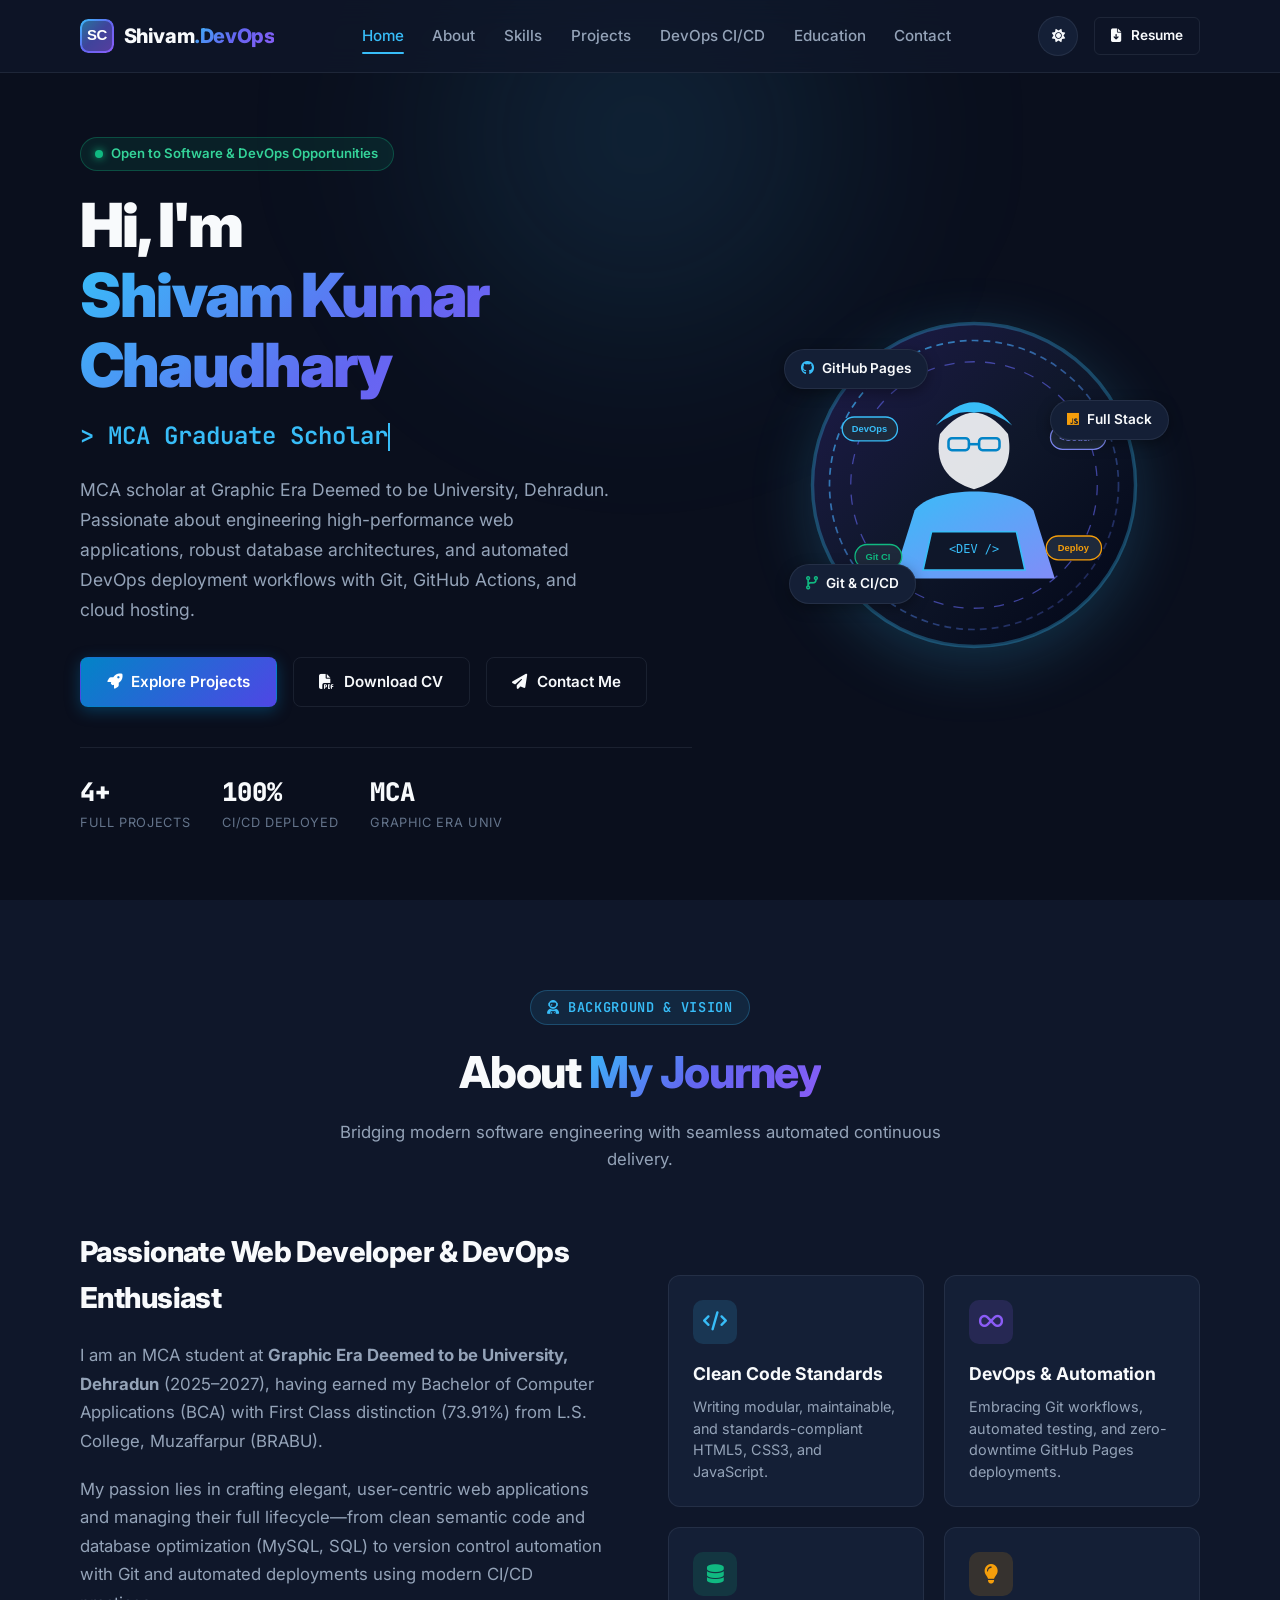
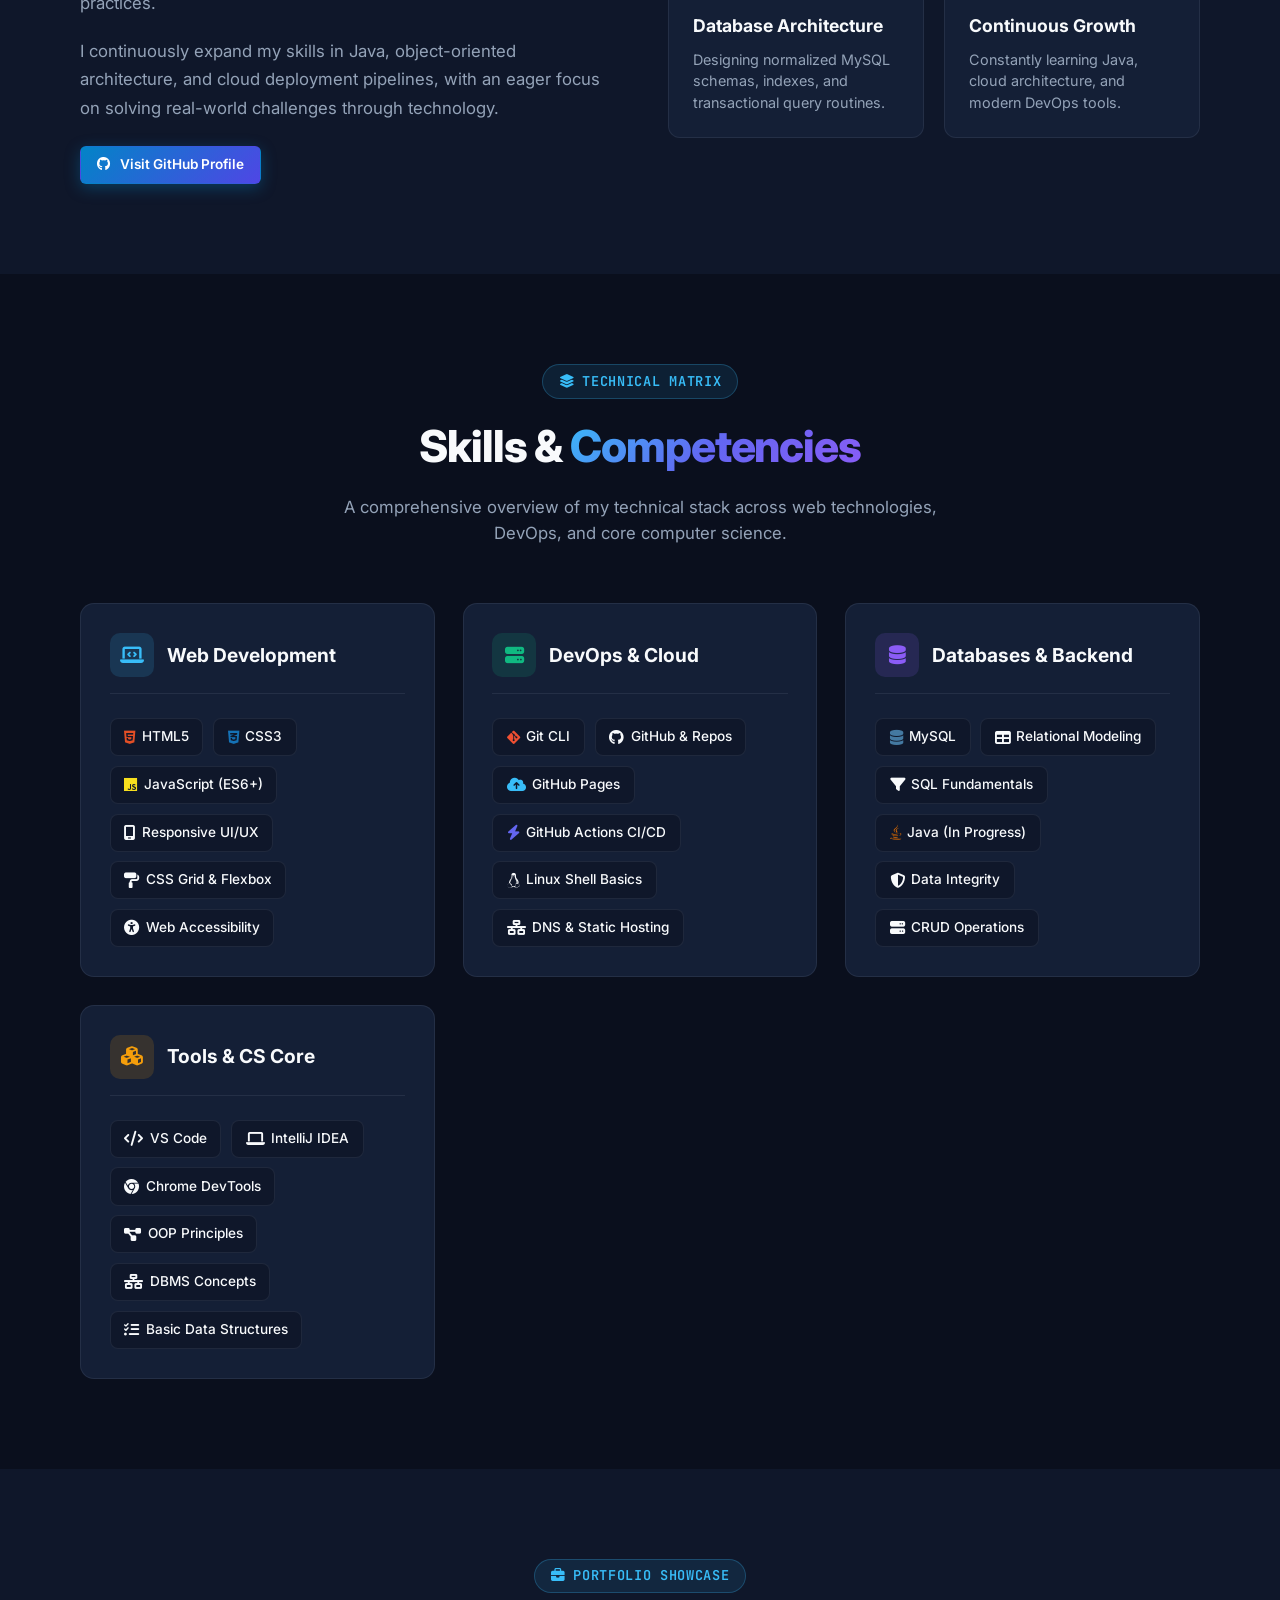
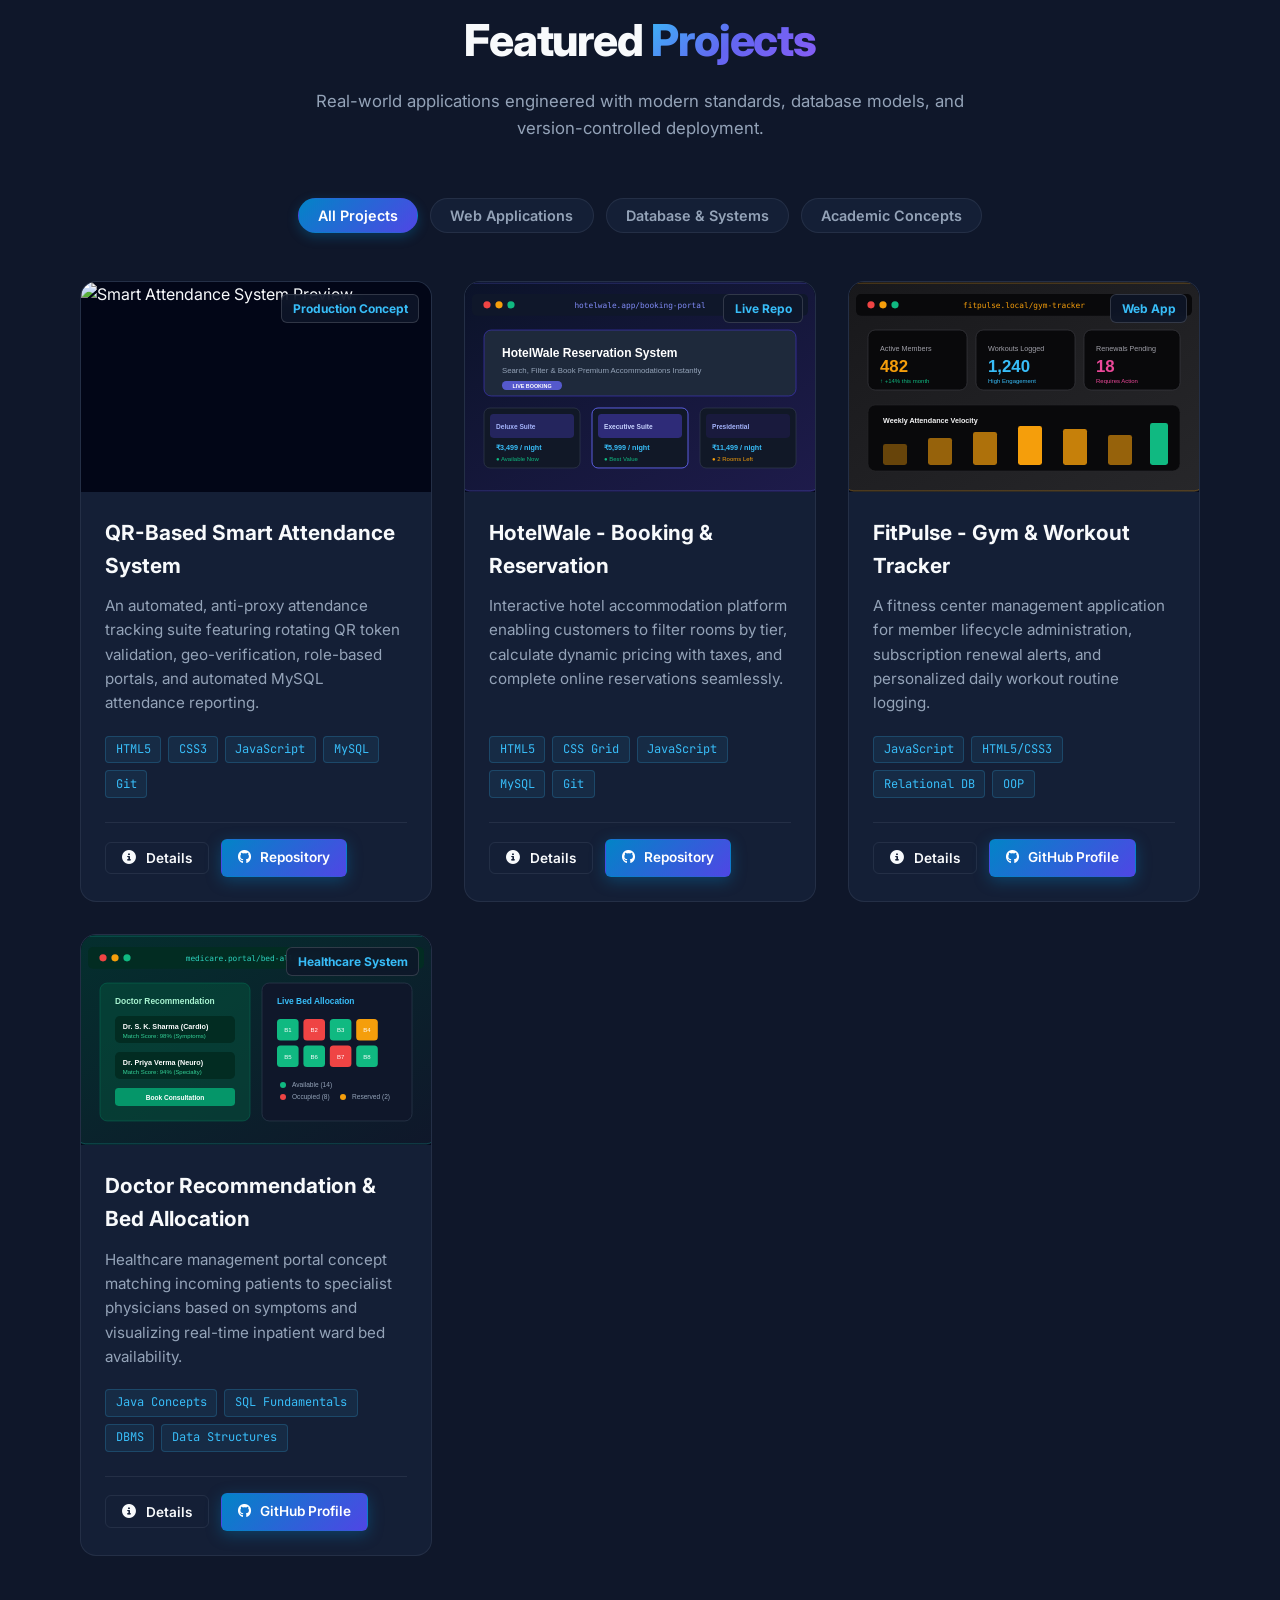
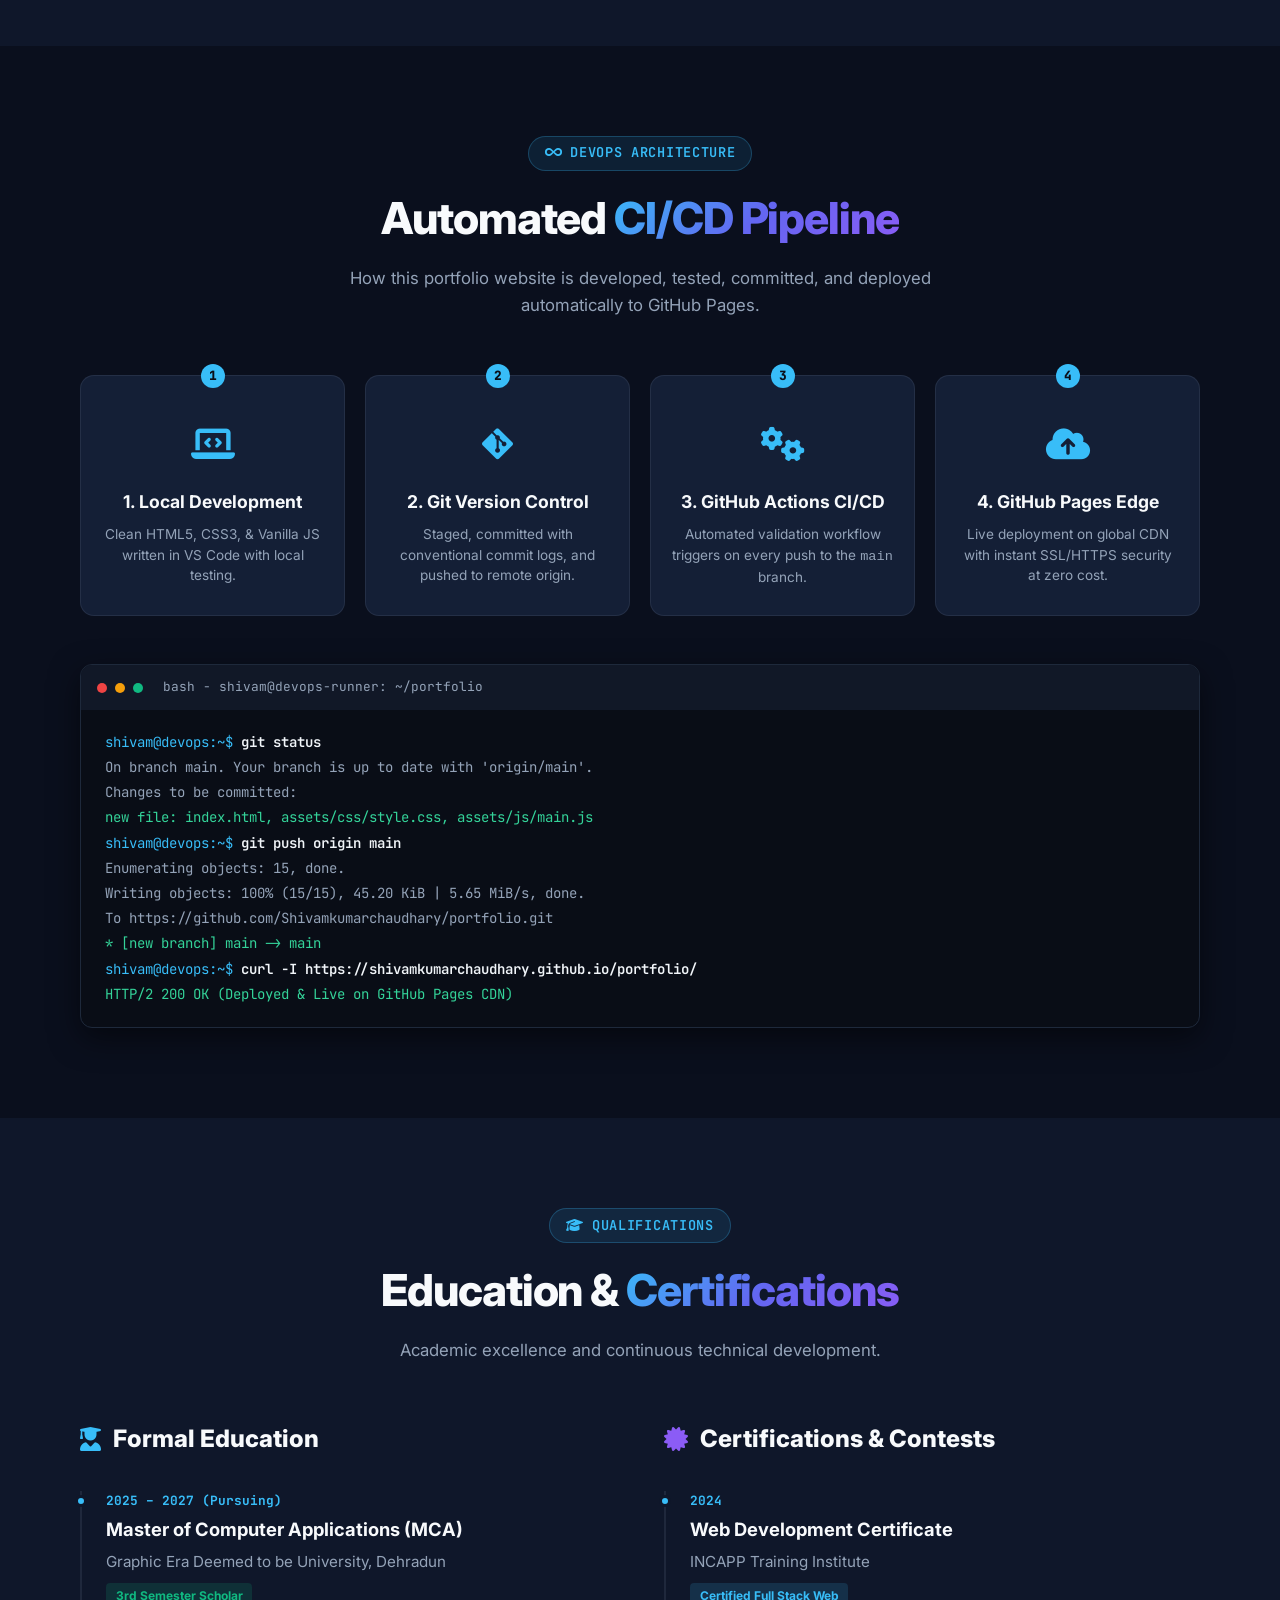
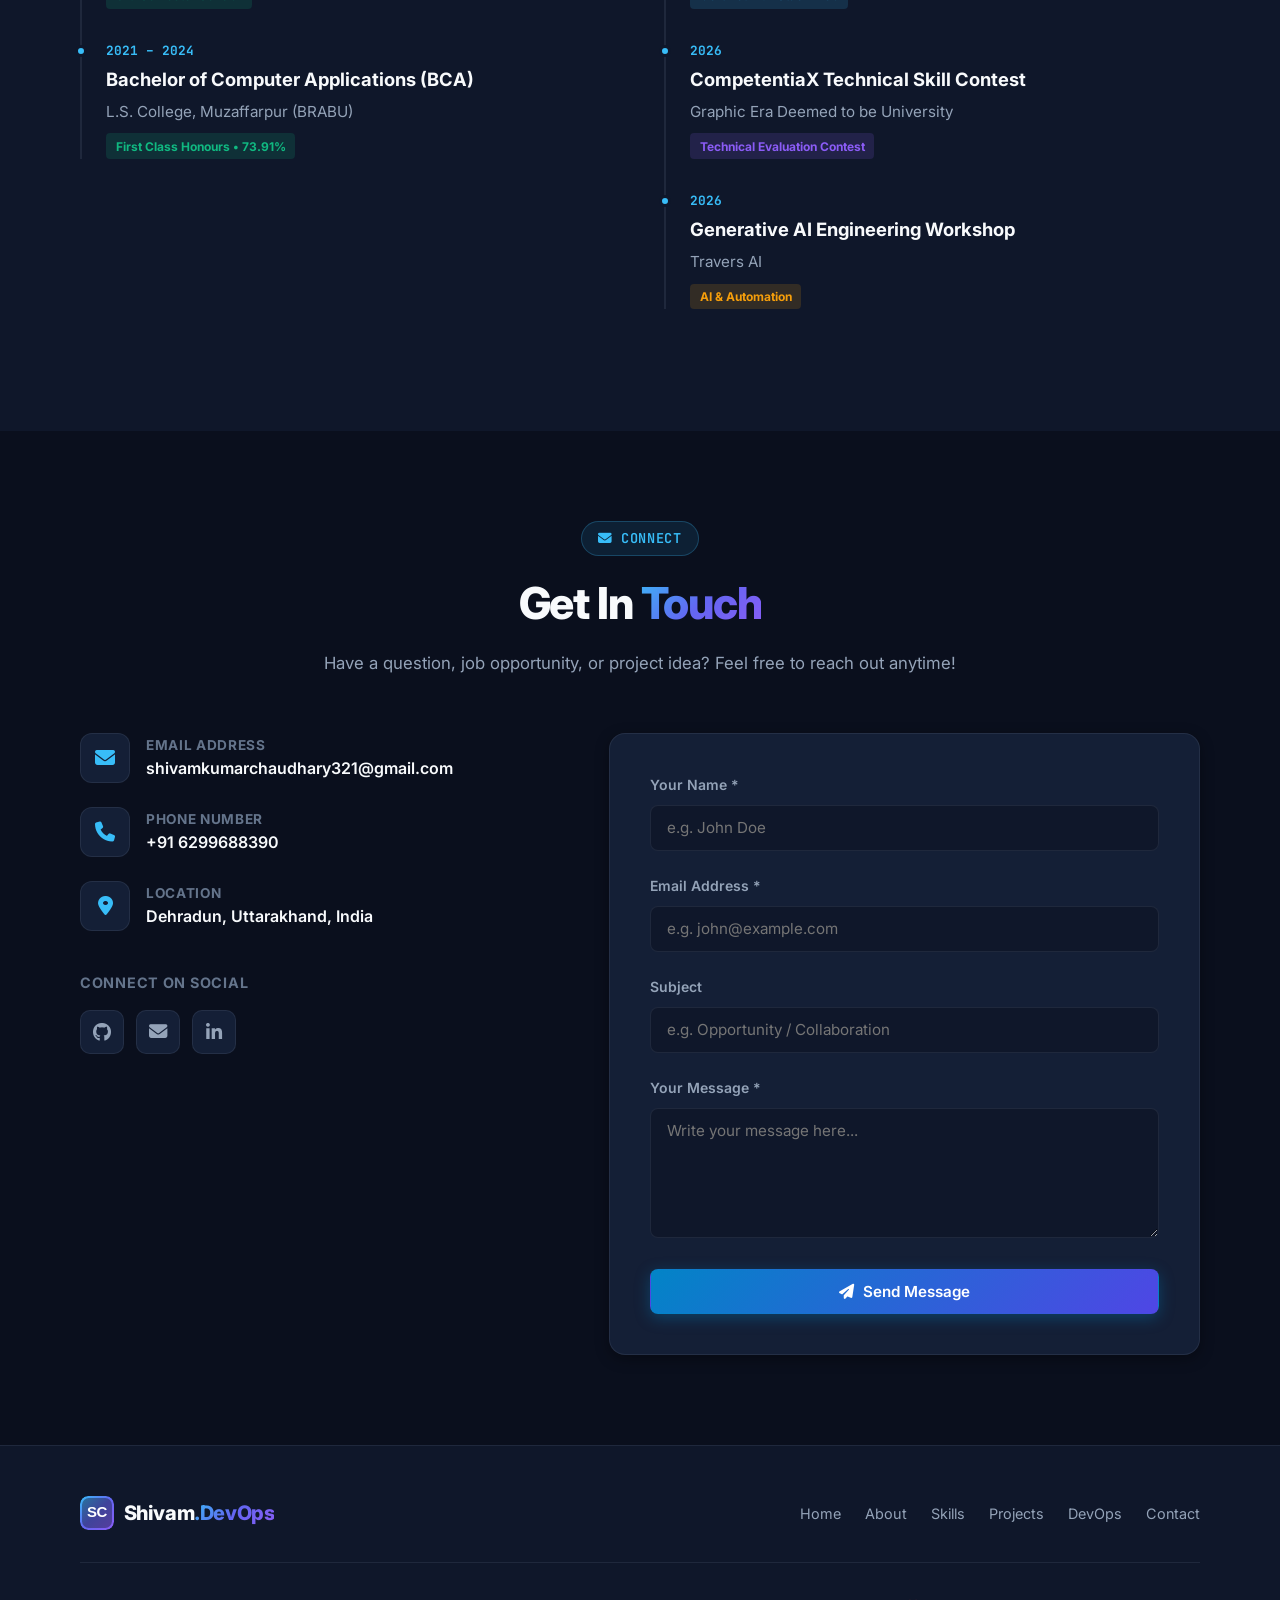
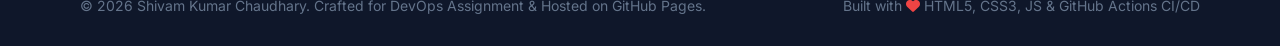
==== index.html @ 1bb34f63 "feat: initial commit of developer portfolio, github pages & step-by-step report" ====
<!DOCTYPE html>
<html lang="en" data-theme="dark">
<head>
  <meta charset="UTF-8">
  <meta name="viewport" content="width=device-width, initial-scale=1.0">
  <title>Shivam Kumar Chaudhary | Full-Stack Web Developer & DevOps Portfolio</title>
  
  <!-- SEO & Social Meta Tags -->
  <meta name="description" content="Official portfolio of Shivam Kumar Chaudhary - MCA Scholar, Full-Stack Web Developer, and DevOps Practitioner. Explore production projects, technical skills, and CI/CD automated deployments.">
  <meta name="keywords" content="Shivam Kumar Chaudhary, Web Developer, DevOps, Portfolio, MCA, GitHub Pages, JavaScript, MySQL, HTML5, CSS3, CI/CD">
  <meta name="author" content="Shivam Kumar Chaudhary">
  
  <!-- Open Graph / Social Sharing -->
  <meta property="og:type" content="website">
  <meta property="og:url" content="https://shivamkumarchaudhary.github.io/portfolio/">
  <meta property="og:title" content="Shivam Kumar Chaudhary | Developer & DevOps Portfolio">
  <meta property="og:description" content="Portfolio of Shivam Kumar Chaudhary - Featuring full-stack web projects, DevOps deployment workflows, and technical expertise.">
  <meta property="og:image" content="assets/images/project-attendance.svg">

  <!-- Favicon -->
  <link rel="icon" type="image/svg+xml" href="assets/images/favicon.svg">
  
  <!-- Google Fonts: Inter & JetBrains Mono -->
  <link rel="preconnect" href="https://fonts.googleapis.com">
  <link rel="preconnect" href="https://fonts.gstatic.com" crossorigin>
  <link href="https://fonts.googleapis.com/css2?family=Inter:wght@300;400;500;600;700;800;900&family=JetBrains+Mono:wght@400;500;600;700&display=swap" rel="stylesheet">
  
  <!-- Font Awesome 6 Icons -->
  <link rel="stylesheet" href="https://cdnjs.cloudflare.com/ajax/libs/font-awesome/6.5.1/css/all.min.css">
  
  <!-- Custom Stylesheet -->
  <link rel="stylesheet" href="assets/css/style.css">
</head>
<body>

  <!-- ========================================================================
       NAVBAR
       ======================================================================== -->
  <header class="navbar">
    <div class="container">
      <a href="#home" class="logo">
        <img src="assets/images/favicon.svg" alt="SC Logo" class="logo-icon">
        <span>Shivam<span class="gradient-text">.DevOps</span></span>
      </a>

      <nav class="nav-links" id="navLinks">
        <a href="#home" class="nav-link active">Home</a>
        <a href="#about" class="nav-link">About</a>
        <a href="#skills" class="nav-link">Skills</a>
        <a href="#projects" class="nav-link">Projects</a>
        <a href="#devops" class="nav-link">DevOps CI/CD</a>
        <a href="#education" class="nav-link">Education</a>
        <a href="#contact" class="nav-link">Contact</a>
      </nav>

      <div class="nav-actions">
        <!-- Theme Toggle -->
        <button class="theme-toggle-btn" id="themeToggle" aria-label="Toggle Dark/Light Mode" title="Toggle Theme">
          <i class="fa-solid fa-sun"></i>
        </button>

        <!-- Resume CTA -->
        <a href="assets/Shivam_Kumar_Chaudhary_Resume.pdf" download="Shivam_Kumar_Chaudhary_Resume.pdf" class="btn btn-outline btn-sm" title="Download Official Resume">
          <i class="fa-solid fa-file-arrow-down"></i>
          <span>Resume</span>
        </a>

        <!-- Mobile Menu Hamburger -->
        <button class="mobile-menu-btn" id="mobileMenuBtn" aria-label="Toggle Mobile Menu">
          <i class="fa-solid fa-bars"></i>
        </button>
      </div>
    </div>
  </header>

  <!-- ========================================================================
       HERO SECTION
       ======================================================================== -->
  <section class="hero" id="home">
    <div class="hero-glow-bg"></div>
    <div class="container hero-grid">
      <div class="hero-content">
        <div class="hero-status-badge">
          <span class="status-dot"></span>
          <span>Open to Software &amp; DevOps Opportunities</span>
        </div>

        <h1 class="hero-title">
          Hi, I'm <br>
          <span class="gradient-text">Shivam Kumar Chaudhary</span>
        </h1>

        <div class="hero-typewriter">
          &gt; <span id="typewriterText"></span><span class="cursor"></span>
        </div>

        <p class="hero-bio">
          MCA scholar at Graphic Era Deemed to be University, Dehradun. Passionate about engineering high-performance web applications, robust database architectures, and automated DevOps deployment workflows with Git, GitHub Actions, and cloud hosting.
        </p>

        <div class="hero-cta-group">
          <a href="#projects" class="btn btn-primary">
            <i class="fa-solid fa-rocket"></i> Explore Projects
          </a>
          <a href="assets/Shivam_Kumar_Chaudhary_Resume.pdf" download="Shivam_Kumar_Chaudhary_Resume.pdf" class="btn btn-outline">
            <i class="fa-solid fa-file-pdf"></i> Download CV
          </a>
          <a href="#contact" class="btn btn-outline">
            <i class="fa-solid fa-paper-plane"></i> Contact Me
          </a>
        </div>

        <div class="hero-stats">
          <div class="stat-item">
            <span class="stat-num">4+</span>
            <span class="stat-label">Full Projects</span>
          </div>
          <div class="stat-item">
            <span class="stat-num">100%</span>
            <span class="stat-label">CI/CD Deployed</span>
          </div>
          <div class="stat-item">
            <span class="stat-num">MCA</span>
            <span class="stat-label">Graphic Era Univ</span>
          </div>
        </div>
      </div>

      <div class="hero-visual">
        <div class="hero-avatar-wrapper">
          <img src="assets/images/profile-avatar.svg" alt="Shivam Avatar" class="hero-avatar-img">
          
          <!-- Floating Badges -->
          <div class="floating-pill pill-1">
            <i class="fa-brands fa-github" style="color: #38bdf8;"></i>
            <span>GitHub Pages</span>
          </div>
          <div class="floating-pill pill-2">
            <i class="fa-solid fa-code-branch" style="color: #10b981;"></i>
            <span>Git &amp; CI/CD</span>
          </div>
          <div class="floating-pill pill-3">
            <i class="fa-brands fa-js" style="color: #f59e0b;"></i>
            <span>Full Stack</span>
          </div>
        </div>
      </div>
    </div>
  </section>

  <!-- ========================================================================
       ABOUT ME SECTION
       ======================================================================== -->
  <section class="about" id="about">
    <div class="container">
      <div class="section-header">
        <span class="section-tag"><i class="fa-solid fa-user-astronaut"></i> Background &amp; Vision</span>
        <h2 class="section-title">About <span class="gradient-text">My Journey</span></h2>
        <p class="section-desc">Bridging modern software engineering with seamless automated continuous delivery.</p>
      </div>

      <div class="about-grid">
        <div class="about-narrative">
          <h3>Passionate Web Developer &amp; DevOps Enthusiast</h3>
          <p>
            I am an MCA student at <strong>Graphic Era Deemed to be University, Dehradun</strong> (2025–2027), having earned my Bachelor of Computer Applications (BCA) with First Class distinction (73.91%) from L.S. College, Muzaffarpur (BRABU).
          </p>
          <p>
            My passion lies in crafting elegant, user-centric web applications and managing their full lifecycle—from clean semantic code and database optimization (MySQL, SQL) to version control automation with Git and automated deployments using modern CI/CD practices.
          </p>
          <p>
            I continuously expand my skills in Java, object-oriented architecture, and cloud deployment pipelines, with an eager focus on solving real-world challenges through technology.
          </p>
          <div style="margin-top: 1.5rem;">
            <a href="https://github.com/Shivamkumarchaudhary" target="_blank" rel="noopener noreferrer" class="btn btn-primary btn-sm">
              <i class="fa-brands fa-github"></i> Visit GitHub Profile
            </a>
          </div>
        </div>

        <div class="about-cards-grid">
          <div class="about-feature-card">
            <div class="card-icon icon-blue">
              <i class="fa-solid fa-code"></i>
            </div>
            <h4>Clean Code Standards</h4>
            <p>Writing modular, maintainable, and standards-compliant HTML5, CSS3, and JavaScript.</p>
          </div>

          <div class="about-feature-card">
            <div class="card-icon icon-purple">
              <i class="fa-solid fa-infinity"></i>
            </div>
            <h4>DevOps &amp; Automation</h4>
            <p>Embracing Git workflows, automated testing, and zero-downtime GitHub Pages deployments.</p>
          </div>

          <div class="about-feature-card">
            <div class="card-icon icon-emerald">
              <i class="fa-solid fa-database"></i>
            </div>
            <h4>Database Architecture</h4>
            <p>Designing normalized MySQL schemas, indexes, and transactional query routines.</p>
          </div>

          <div class="about-feature-card">
            <div class="card-icon icon-amber">
              <i class="fa-solid fa-lightbulb"></i>
            </div>
            <h4>Continuous Growth</h4>
            <p>Constantly learning Java, cloud architecture, and modern DevOps tools.</p>
          </div>
        </div>
      </div>
    </div>
  </section>

  <!-- ========================================================================
       SKILLS & COMPETENCIES
       ======================================================================== -->
  <section class="skills" id="skills">
    <div class="container">
      <div class="section-header">
        <span class="section-tag"><i class="fa-solid fa-layer-group"></i> Technical Matrix</span>
        <h2 class="section-title">Skills &amp; <span class="gradient-text">Competencies</span></h2>
        <p class="section-desc">A comprehensive overview of my technical stack across web technologies, DevOps, and core computer science.</p>
      </div>

      <div class="skills-grid">
        <!-- Frontend Development -->
        <div class="skill-category-card">
          <div class="category-header">
            <div class="card-icon icon-blue" style="margin-bottom:0;">
              <i class="fa-solid fa-laptop-code"></i>
            </div>
            <h3>Web Development</h3>
          </div>
          <div class="skill-badge-list">
            <span class="skill-tag"><i class="fa-brands fa-html5" style="color:#e34f26;"></i> HTML5</span>
            <span class="skill-tag"><i class="fa-brands fa-css3-alt" style="color:#1572b6;"></i> CSS3</span>
            <span class="skill-tag"><i class="fa-brands fa-js" style="color:#f7df1e;"></i> JavaScript (ES6+)</span>
            <span class="skill-tag"><i class="fa-solid fa-mobile-screen"></i> Responsive UI/UX</span>
            <span class="skill-tag"><i class="fa-solid fa-paint-roller"></i> CSS Grid &amp; Flexbox</span>
            <span class="skill-tag"><i class="fa-solid fa-universal-access"></i> Web Accessibility</span>
          </div>
        </div>

        <!-- DevOps & Version Control -->
        <div class="skill-category-card">
          <div class="category-header">
            <div class="card-icon icon-emerald" style="margin-bottom:0;">
              <i class="fa-solid fa-server"></i>
            </div>
            <h3>DevOps &amp; Cloud</h3>
          </div>
          <div class="skill-badge-list">
            <span class="skill-tag"><i class="fa-brands fa-git-alt" style="color:#f05032;"></i> Git CLI</span>
            <span class="skill-tag"><i class="fa-brands fa-github"></i> GitHub &amp; Repos</span>
            <span class="skill-tag"><i class="fa-solid fa-cloud-arrow-up" style="color:#38bdf8;"></i> GitHub Pages</span>
            <span class="skill-tag"><i class="fa-solid fa-bolt" style="color:#6366f1;"></i> GitHub Actions CI/CD</span>
            <span class="skill-tag"><i class="fa-brands fa-linux"></i> Linux Shell Basics</span>
            <span class="skill-tag"><i class="fa-solid fa-network-wired"></i> DNS &amp; Static Hosting</span>
          </div>
        </div>

        <!-- Database & Backend -->
        <div class="skill-category-card">
          <div class="category-header">
            <div class="card-icon icon-purple" style="margin-bottom:0;">
              <i class="fa-solid fa-database"></i>
            </div>
            <h3>Databases &amp; Backend</h3>
          </div>
          <div class="skill-badge-list">
            <span class="skill-tag"><i class="fa-solid fa-database" style="color:#4479a1;"></i> MySQL</span>
            <span class="skill-tag"><i class="fa-solid fa-table"></i> Relational Modeling</span>
            <span class="skill-tag"><i class="fa-solid fa-filter"></i> SQL Fundamentals</span>
            <span class="skill-tag"><i class="fa-brands fa-java" style="color:#e76f00;"></i> Java (In Progress)</span>
            <span class="skill-tag"><i class="fa-solid fa-shield-halved"></i> Data Integrity</span>
            <span class="skill-tag"><i class="fa-solid fa-server"></i> CRUD Operations</span>
          </div>
        </div>

        <!-- Tools & Core CS -->
        <div class="skill-category-card">
          <div class="category-header">
            <div class="card-icon icon-amber" style="margin-bottom:0;">
              <i class="fa-solid fa-cubes"></i>
            </div>
            <h3>Tools &amp; CS Core</h3>
          </div>
          <div class="skill-badge-list">
            <span class="skill-tag"><i class="fa-solid fa-code"></i> VS Code</span>
            <span class="skill-tag"><i class="fa-solid fa-laptop"></i> IntelliJ IDEA</span>
            <span class="skill-tag"><i class="fa-brands fa-chrome"></i> Chrome DevTools</span>
            <span class="skill-tag"><i class="fa-solid fa-diagram-project"></i> OOP Principles</span>
            <span class="skill-tag"><i class="fa-solid fa-network-wired"></i> DBMS Concepts</span>
            <span class="skill-tag"><i class="fa-solid fa-list-check"></i> Basic Data Structures</span>
          </div>
        </div>
      </div>
    </div>
  </section>

  <!-- ========================================================================
       FEATURED PROJECTS
       ======================================================================== -->
  <section class="projects" id="projects">
    <div class="container">
      <div class="section-header">
        <span class="section-tag"><i class="fa-solid fa-briefcase"></i> Portfolio Showcase</span>
        <h2 class="section-title">Featured <span class="gradient-text">Projects</span></h2>
        <p class="section-desc">Real-world applications engineered with modern standards, database models, and version-controlled deployment.</p>
      </div>

      <!-- Category Filter Buttons -->
      <div class="filter-controls">
        <button class="filter-btn active" data-filter="all">All Projects</button>
        <button class="filter-btn" data-filter="web">Web Applications</button>
        <button class="filter-btn" data-filter="database">Database &amp; Systems</button>
        <button class="filter-btn" data-filter="academic">Academic Concepts</button>
      </div>

      <div class="projects-grid">
        <!-- Project 1: Smart Attendance System -->
        <div class="project-card" data-category="web database academic">
          <div class="project-thumb">
            <img src="assets/images/project-attendance.svg" alt="Smart Attendance System Preview">
            <div class="project-badge-corner">Production Concept</div>
          </div>
          <div class="project-body">
            <h3>QR-Based Smart Attendance System</h3>
            <p>
              An automated, anti-proxy attendance tracking suite featuring rotating QR token validation, geo-verification, role-based portals, and automated MySQL attendance reporting.
            </p>
            <div class="project-stack">
              <span class="stack-tag">HTML5</span>
              <span class="stack-tag">CSS3</span>
              <span class="stack-tag">JavaScript</span>
              <span class="stack-tag">MySQL</span>
              <span class="stack-tag">Git</span>
            </div>
            <div class="project-actions">
              <button class="btn btn-outline btn-sm view-project-btn" data-project="attendance">
                <i class="fa-solid fa-circle-info"></i> Details
              </button>
              <a href="https://github.com/Shivamkumarchaudhary/smart-attendance-system" target="_blank" rel="noopener noreferrer" class="btn btn-primary btn-sm">
                <i class="fa-brands fa-github"></i> Repository
              </a>
            </div>
          </div>
        </div>

        <!-- Project 2: HotelWale -->
        <div class="project-card" data-category="web database">
          <div class="project-thumb">
            <img src="assets/images/project-hotel.svg" alt="HotelWale System Preview">
            <div class="project-badge-corner">Live Repo</div>
          </div>
          <div class="project-body">
            <h3>HotelWale - Booking &amp; Reservation</h3>
            <p>
              Interactive hotel accommodation platform enabling customers to filter rooms by tier, calculate dynamic pricing with taxes, and complete online reservations seamlessly.
            </p>
            <div class="project-stack">
              <span class="stack-tag">HTML5</span>
              <span class="stack-tag">CSS Grid</span>
              <span class="stack-tag">JavaScript</span>
              <span class="stack-tag">MySQL</span>
              <span class="stack-tag">Git</span>
            </div>
            <div class="project-actions">
              <button class="btn btn-outline btn-sm view-project-btn" data-project="hotel">
                <i class="fa-solid fa-circle-info"></i> Details
              </button>
              <a href="https://github.com/Shivamkumarchaudhary/hotelwale" target="_blank" rel="noopener noreferrer" class="btn btn-primary btn-sm">
                <i class="fa-brands fa-github"></i> Repository
              </a>
            </div>
          </div>
        </div>

        <!-- Project 3: Gym Management -->
        <div class="project-card" data-category="web database academic">
          <div class="project-thumb">
            <img src="assets/images/project-gym.svg" alt="FitPulse Gym Tracker Preview">
            <div class="project-badge-corner">Web App</div>
          </div>
          <div class="project-body">
            <h3>FitPulse - Gym &amp; Workout Tracker</h3>
            <p>
              A fitness center management application for member lifecycle administration, subscription renewal alerts, and personalized daily workout routine logging.
            </p>
            <div class="project-stack">
              <span class="stack-tag">JavaScript</span>
              <span class="stack-tag">HTML5/CSS3</span>
              <span class="stack-tag">Relational DB</span>
              <span class="stack-tag">OOP</span>
            </div>
            <div class="project-actions">
              <button class="btn btn-outline btn-sm view-project-btn" data-project="gym">
                <i class="fa-solid fa-circle-info"></i> Details
              </button>
              <a href="https://github.com/Shivamkumarchaudhary" target="_blank" rel="noopener noreferrer" class="btn btn-primary btn-sm">
                <i class="fa-brands fa-github"></i> GitHub Profile
              </a>
            </div>
          </div>
        </div>

        <!-- Project 4: Hospital Bed Allocation -->
        <div class="project-card" data-category="database academic">
          <div class="project-thumb">
            <img src="assets/images/project-hospital.svg" alt="Doctor Recommendation Preview">
            <div class="project-badge-corner">Healthcare System</div>
          </div>
          <div class="project-body">
            <h3>Doctor Recommendation &amp; Bed Allocation</h3>
            <p>
              Healthcare management portal concept matching incoming patients to specialist physicians based on symptoms and visualizing real-time inpatient ward bed availability.
            </p>
            <div class="project-stack">
              <span class="stack-tag">Java Concepts</span>
              <span class="stack-tag">SQL Fundamentals</span>
              <span class="stack-tag">DBMS</span>
              <span class="stack-tag">Data Structures</span>
            </div>
            <div class="project-actions">
              <button class="btn btn-outline btn-sm view-project-btn" data-project="hospital">
                <i class="fa-solid fa-circle-info"></i> Details
              </button>
              <a href="https://github.com/Shivamkumarchaudhary" target="_blank" rel="noopener noreferrer" class="btn btn-primary btn-sm">
                <i class="fa-brands fa-github"></i> GitHub Profile
              </a>
            </div>
          </div>
        </div>
      </div>
    </div>
  </section>

  <!-- ========================================================================
       DEVOPS CI/CD PIPELINE SHOWCASE
       ======================================================================== -->
  <section class="devops-showcase" id="devops">
    <div class="container">
      <div class="section-header">
        <span class="section-tag"><i class="fa-solid fa-infinity"></i> DevOps Architecture</span>
        <h2 class="section-title">Automated <span class="gradient-text">CI/CD Pipeline</span></h2>
        <p class="section-desc">How this portfolio website is developed, tested, committed, and deployed automatically to GitHub Pages.</p>
      </div>

      <!-- 4-Stage Pipeline Visualization -->
      <div class="pipeline-diagram">
        <!-- Stage 1 -->
        <div class="pipeline-step-card">
          <div class="step-num">1</div>
          <div class="step-icon"><i class="fa-solid fa-laptop-code"></i></div>
          <h4>1. Local Development</h4>
          <p>Clean HTML5, CSS3, &amp; Vanilla JS written in VS Code with local testing.</p>
        </div>

        <!-- Stage 2 -->
        <div class="pipeline-step-card">
          <div class="step-num">2</div>
          <div class="step-icon"><i class="fa-brands fa-git-alt"></i></div>
          <h4>2. Git Version Control</h4>
          <p>Staged, committed with conventional commit logs, and pushed to remote origin.</p>
        </div>

        <!-- Stage 3 -->
        <div class="pipeline-step-card">
          <div class="step-num">3</div>
          <div class="step-icon"><i class="fa-solid fa-gears"></i></div>
          <h4>3. GitHub Actions CI/CD</h4>
          <p>Automated validation workflow triggers on every push to the <code>main</code> branch.</p>
        </div>

        <!-- Stage 4 -->
        <div class="pipeline-step-card">
          <div class="step-num">4</div>
          <div class="step-icon"><i class="fa-solid fa-cloud-arrow-up"></i></div>
          <h4>4. GitHub Pages Edge</h4>
          <p>Live deployment on global CDN with instant SSL/HTTPS security at zero cost.</p>
        </div>
      </div>

      <!-- Live Terminal Simulation Preview -->
      <div class="pipeline-terminal">
        <div class="terminal-header">
          <span class="terminal-dot dot-red"></span>
          <span class="terminal-dot dot-yellow"></span>
          <span class="terminal-dot dot-green"></span>
          <span class="terminal-title">bash - shivam@devops-runner: ~/portfolio</span>
        </div>
        <div class="terminal-body">
          <span class="terminal-line"><span class="prompt-prefix">shivam@devops:~$</span> <span class="command">git status</span></span>
          <span class="terminal-line output">On branch main. Your branch is up to date with 'origin/main'.</span>
          <span class="terminal-line output">Changes to be committed:</span>
          <span class="terminal-line output-success">  new file:   index.html, assets/css/style.css, assets/js/main.js</span>
          <span class="terminal-line"><span class="prompt-prefix">shivam@devops:~$</span> <span class="command">git push origin main</span></span>
          <span class="terminal-line output">Enumerating objects: 15, done.</span>
          <span class="terminal-line output">Writing objects: 100% (15/15), 45.20 KiB | 5.65 MiB/s, done.</span>
          <span class="terminal-line output">To https://github.com/Shivamkumarchaudhary/portfolio.git</span>
          <span class="terminal-line output-success"> * [new branch]      main -&gt; main</span>
          <span class="terminal-line"><span class="prompt-prefix">shivam@devops:~$</span> <span class="command">curl -I https://shivamkumarchaudhary.github.io/portfolio/</span></span>
          <span class="terminal-line output-success">HTTP/2 200 OK (Deployed &amp; Live on GitHub Pages CDN)</span>
        </div>
      </div>
    </div>
  </section>

  <!-- ========================================================================
       EDUCATION & CERTIFICATIONS
       ======================================================================== -->
  <section class="education-cert" id="education">
    <div class="container">
      <div class="section-header">
        <span class="section-tag"><i class="fa-solid fa-graduation-cap"></i> Qualifications</span>
        <h2 class="section-title">Education &amp; <span class="gradient-text">Certifications</span></h2>
        <p class="section-desc">Academic excellence and continuous technical development.</p>
      </div>

      <div class="timeline-grid">
        <!-- Education Column -->
        <div class="timeline-col">
          <h3 class="column-title"><i class="fa-solid fa-user-graduate" style="color:var(--accent-cyan);"></i> Formal Education</h3>
          <div class="timeline-list">
            <div class="timeline-item">
              <div class="timeline-year">2025 – 2027 (Pursuing)</div>
              <h4>Master of Computer Applications (MCA)</h4>
              <p class="timeline-institution">Graphic Era Deemed to be University, Dehradun</p>
              <span class="timeline-badge">3rd Semester Scholar</span>
            </div>

            <div class="timeline-item">
              <div class="timeline-year">2021 – 2024</div>
              <h4>Bachelor of Computer Applications (BCA)</h4>
              <p class="timeline-institution">L.S. College, Muzaffarpur (BRABU)</p>
              <span class="timeline-badge">First Class Honours • 73.91%</span>
            </div>
          </div>
        </div>

        <!-- Certifications Column -->
        <div class="timeline-col">
          <h3 class="column-title"><i class="fa-solid fa-certificate" style="color:var(--accent-purple);"></i> Certifications &amp; Contests</h3>
          <div class="timeline-list">
            <div class="timeline-item">
              <div class="timeline-year">2024</div>
              <h4>Web Development Certificate</h4>
              <p class="timeline-institution">INCAPP Training Institute</p>
              <span class="timeline-badge" style="color:var(--accent-cyan); background:rgba(56,189,248,0.15);">Certified Full Stack Web</span>
            </div>

            <div class="timeline-item">
              <div class="timeline-year">2026</div>
              <h4>CompetentiaX Technical Skill Contest</h4>
              <p class="timeline-institution">Graphic Era Deemed to be University</p>
              <span class="timeline-badge" style="color:var(--accent-purple); background:rgba(139,92,246,0.15);">Technical Evaluation Contest</span>
            </div>

            <div class="timeline-item">
              <div class="timeline-year">2026</div>
              <h4>Generative AI Engineering Workshop</h4>
              <p class="timeline-institution">Travers AI</p>
              <span class="timeline-badge" style="color:var(--accent-amber); background:rgba(245,158,11,0.15);">AI &amp; Automation</span>
            </div>
          </div>
        </div>
      </div>
    </div>
  </section>

  <!-- ========================================================================
       CONTACT SECTION
       ======================================================================== -->
  <section class="contact" id="contact">
    <div class="container">
      <div class="section-header">
        <span class="section-tag"><i class="fa-solid fa-envelope"></i> Connect</span>
        <h2 class="section-title">Get In <span class="gradient-text">Touch</span></h2>
        <p class="section-desc">Have a question, job opportunity, or project idea? Feel free to reach out anytime!</p>
      </div>

      <div class="contact-grid">
        <div class="contact-info">
          <div class="contact-info-list">
            <div class="contact-info-item">
              <div class="contact-icon-box"><i class="fa-solid fa-envelope"></i></div>
              <div class="contact-info-text">
                <h4>Email Address</h4>
                <a href="mailto:shivamkumarchaudhary321@gmail.com">shivamkumarchaudhary321@gmail.com</a>
              </div>
            </div>

            <div class="contact-info-item">
              <div class="contact-icon-box"><i class="fa-solid fa-phone"></i></div>
              <div class="contact-info-text">
                <h4>Phone Number</h4>
                <a href="tel:+916299688390">+91 6299688390</a>
              </div>
            </div>

            <div class="contact-info-item">
              <div class="contact-icon-box"><i class="fa-solid fa-location-dot"></i></div>
              <div class="contact-info-text">
                <h4>Location</h4>
                <p>Dehradun, Uttarakhand, India</p>
              </div>
            </div>
          </div>

          <h4 style="font-size:0.9rem; margin-bottom:1rem; text-transform:uppercase; letter-spacing:0.05em; color:var(--text-muted);">Connect On Social</h4>
          <div class="social-links">
            <a href="https://github.com/Shivamkumarchaudhary" target="_blank" rel="noopener noreferrer" class="social-btn" title="GitHub">
              <i class="fa-brands fa-github"></i>
            </a>
            <a href="mailto:shivamkumarchaudhary321@gmail.com" class="social-btn" title="Email Me">
              <i class="fa-solid fa-envelope"></i>
            </a>
            <a href="https://linkedin.com" target="_blank" rel="noopener noreferrer" class="social-btn" title="LinkedIn">
              <i class="fa-brands fa-linkedin-in"></i>
            </a>
          </div>
        </div>

        <!-- Contact Form -->
        <form class="contact-form" id="contactForm">
          <div class="form-group">
            <label for="name">Your Name *</label>
            <input type="text" id="name" class="form-control" placeholder="e.g. John Doe" required>
          </div>

          <div class="form-group">
            <label for="email">Email Address *</label>
            <input type="email" id="email" class="form-control" placeholder="e.g. john@example.com" required>
          </div>

          <div class="form-group">
            <label for="subject">Subject</label>
            <input type="text" id="subject" class="form-control" placeholder="e.g. Opportunity / Collaboration">
          </div>

          <div class="form-group">
            <label for="message">Your Message *</label>
            <textarea id="message" class="form-control" placeholder="Write your message here..." required></textarea>
          </div>

          <button type="submit" class="btn btn-primary" style="width:100%;">
            <i class="fa-solid fa-paper-plane"></i> Send Message
          </button>
        </form>
      </div>
    </div>
  </section>

  <!-- ========================================================================
       FOOTER
       ======================================================================== -->
  <footer class="footer">
    <div class="container">
      <div class="footer-content">
        <a href="#home" class="logo">
          <img src="assets/images/favicon.svg" alt="SC Logo" class="logo-icon">
          <span>Shivam<span class="gradient-text">.DevOps</span></span>
        </a>

        <div class="footer-links">
          <a href="#home">Home</a>
          <a href="#about">About</a>
          <a href="#skills">Skills</a>
          <a href="#projects">Projects</a>
          <a href="#devops">DevOps</a>
          <a href="#contact">Contact</a>
        </div>
      </div>

      <div class="footer-bottom">
        <p>&copy; 2026 Shivam Kumar Chaudhary. Crafted for DevOps Assignment &amp; Hosted on GitHub Pages.</p>
        <p>Built with <i class="fa-solid fa-heart" style="color:#ef4444;"></i> HTML5, CSS3, JS &amp; GitHub Actions CI/CD</p>
      </div>
    </div>
  </footer>

  <!-- Back to Top Button -->
  <button class="back-to-top" id="backToTopBtn" aria-label="Back to Top" title="Back to Top">
    <i class="fa-solid fa-arrow-up"></i>
  </button>

  <!-- Toast Notification -->
  <div class="toast-msg" id="toastMsg"></div>

  <!-- Project Details Modal -->
  <div class="modal-overlay" id="projectModal">
    <div class="modal-container">
      <button class="modal-close-btn" id="modalCloseBtn" aria-label="Close Modal">&times;</button>
      <div id="modalContent"></div>
    </div>
  </div>

  <!-- JavaScript Script -->
  <script src="assets/js/main.js"></script>
</body>
</html>
---- assets/css/style.css ----
/* ==========================================================================
   SHIVAM KUMAR CHAUDHARY - PROFESSIONAL PORTFOLIO & DEVOPS SHOWCASE
   Modern Responsive Design System (Light & Dark Mode)
   ========================================================================== */

/* --- CSS Variables & Theming --- */
:root {
  /* Dark Theme (Default) */
  --bg-primary: #0a0f1d;
  --bg-secondary: #0f172a;
  --bg-card: #141f36;
  --bg-card-hover: #1c2b4a;
  --bg-glass: rgba(15, 23, 42, 0.75);
  --border-color: rgba(148, 163, 184, 0.12);
  --border-focus: #38bdf8;
  
  --text-primary: #f8fafc;
  --text-secondary: #94a3b8;
  --text-muted: #64748b;
  
  --accent-cyan: #38bdf8;
  --accent-indigo: #6366f1;
  --accent-purple: #8b5cf6;
  --accent-emerald: #10b981;
  --accent-amber: #f59e0b;
  --accent-rose: #f43f5e;
  
  --grad-primary: linear-gradient(135deg, #38bdf8 0%, #6366f1 50%, #8b5cf6 100%);
  --grad-accent: linear-gradient(135deg, #0284c7 0%, #4f46e5 100%);
  --grad-glow: radial-gradient(circle at 50% 50%, rgba(56, 189, 248, 0.15) 0%, transparent 70%);
  
  --shadow-sm: 0 2px 4px rgba(0, 0, 0, 0.2);
  --shadow-md: 0 4px 14px rgba(0, 0, 0, 0.35);
  --shadow-lg: 0 10px 30px rgba(0, 0, 0, 0.5);
  --shadow-glow: 0 0 25px rgba(56, 189, 248, 0.25);

  --font-sans: 'Inter', -apple-system, BlinkMacSystemFont, 'Segoe UI', Roboto, sans-serif;
  --font-mono: 'JetBrains Mono', 'Fira Code', monospace;
  --transition: all 0.25s cubic-bezier(0.4, 0, 0.2, 1);
  --container-max: 1200px;
}

[data-theme="light"] {
  --bg-primary: #f8fafc;
  --bg-secondary: #f1f5f9;
  --bg-card: #ffffff;
  --bg-card-hover: #f8fafc;
  --bg-glass: rgba(255, 255, 255, 0.85);
  --border-color: rgba(203, 213, 225, 0.8);
  --border-focus: #0284c7;
  
  --text-primary: #0f172a;
  --text-secondary: #475569;
  --text-muted: #94a3b8;
  
  --shadow-sm: 0 1px 3px rgba(0, 0, 0, 0.05);
  --shadow-md: 0 4px 12px rgba(0, 0, 0, 0.08);
  --shadow-lg: 0 10px 25px rgba(0, 0, 0, 0.12);
  --shadow-glow: 0 0 20px rgba(2, 132, 199, 0.15);
}

/* --- Base & Reset --- */
*, *::before, *::after {
  box-sizing: border-box;
  margin: 0;
  padding: 0;
}

html {
  scroll-behavior: smooth;
  scroll-padding-top: 80px;
}

body {
  font-family: var(--font-sans);
  background-color: var(--bg-primary);
  color: var(--text-primary);
  line-height: 1.6;
  overflow-x: hidden;
  transition: background-color 0.3s ease, color 0.3s ease;
}

a {
  color: inherit;
  text-decoration: none;
}

ul {
  list-style: none;
}

img {
  max-width: 100%;
  height: auto;
  display: block;
}

button, input, textarea {
  font-family: inherit;
}

/* --- Container --- */
.container {
  width: 90%;
  max-width: var(--container-max);
  margin: 0 auto;
  padding: 0 1rem;
}

/* --- Typography Utilities --- */
.gradient-text {
  background: var(--grad-primary);
  -webkit-background-clip: text;
  -webkit-text-fill-color: transparent;
  background-clip: text;
  display: inline-block;
}

.section-header {
  text-align: center;
  margin-bottom: 3.5rem;
  position: relative;
}

.section-tag {
  display: inline-flex;
  align-items: center;
  gap: 0.5rem;
  font-family: var(--font-mono);
  font-size: 0.85rem;
  font-weight: 600;
  color: var(--accent-cyan);
  background: rgba(56, 189, 248, 0.1);
  padding: 0.35rem 1rem;
  border-radius: 9999px;
  border: 1px solid rgba(56, 189, 248, 0.25);
  margin-bottom: 0.75rem;
  text-transform: uppercase;
  letter-spacing: 0.05em;
}

.section-title {
  font-size: clamp(2rem, 3.5vw, 2.75rem);
  font-weight: 800;
  letter-spacing: -0.025em;
  margin-bottom: 0.75rem;
}

.section-desc {
  max-width: 650px;
  margin: 0 auto;
  color: var(--text-secondary);
  font-size: 1.05rem;
}

/* --- Buttons --- */
.btn {
  display: inline-flex;
  align-items: center;
  justify-content: center;
  gap: 0.6rem;
  font-size: 0.95rem;
  font-weight: 600;
  padding: 0.75rem 1.6rem;
  border-radius: 8px;
  cursor: pointer;
  transition: var(--transition);
  border: 1px solid transparent;
}

.btn-primary {
  background: var(--grad-accent);
  color: #ffffff;
  box-shadow: 0 4px 15px rgba(2, 132, 199, 0.35);
}

.btn-primary:hover {
  transform: translateY(-2px);
  box-shadow: 0 6px 20px rgba(2, 132, 199, 0.5);
}

.btn-outline {
  background: transparent;
  color: var(--text-primary);
  border-color: var(--border-color);
}

.btn-outline:hover {
  border-color: var(--accent-cyan);
  color: var(--accent-cyan);
  background: rgba(56, 189, 248, 0.08);
  transform: translateY(-2px);
}

.btn-sm {
  padding: 0.45rem 1rem;
  font-size: 0.85rem;
  border-radius: 6px;
}

/* ==========================================================================
   NAVIGATION
   ========================================================================== */
.navbar {
  position: fixed;
  top: 0;
  left: 0;
  width: 100%;
  z-index: 1000;
  background: var(--bg-glass);
  backdrop-filter: blur(14px);
  -webkit-backdrop-filter: blur(14px);
  border-bottom: 1px solid var(--border-color);
  transition: var(--transition);
}

.navbar .container {
  display: flex;
  align-items: center;
  justify-content: space-between;
  height: 72px;
}

.logo {
  display: flex;
  align-items: center;
  gap: 0.6rem;
  font-weight: 800;
  font-size: 1.25rem;
  letter-spacing: -0.02em;
}

.logo-icon {
  width: 34px;
  height: 34px;
  border-radius: 8px;
}

.nav-links {
  display: flex;
  align-items: center;
  gap: 1.8rem;
}

.nav-link {
  font-size: 0.95rem;
  font-weight: 500;
  color: var(--text-secondary);
  transition: var(--transition);
  position: relative;
}

.nav-link:hover,
.nav-link.active {
  color: var(--accent-cyan);
}

.nav-link.active::after {
  content: '';
  position: absolute;
  bottom: -6px;
  left: 0;
  width: 100%;
  height: 2px;
  background: var(--accent-cyan);
  border-radius: 2px;
}

.nav-actions {
  display: flex;
  align-items: center;
  gap: 1rem;
}

.theme-toggle-btn {
  background: var(--bg-card);
  border: 1px solid var(--border-color);
  color: var(--text-primary);
  width: 40px;
  height: 40px;
  border-radius: 50%;
  display: flex;
  align-items: center;
  justify-content: center;
  cursor: pointer;
  transition: var(--transition);
}

.theme-toggle-btn:hover {
  color: var(--accent-cyan);
  border-color: var(--accent-cyan);
}

.mobile-menu-btn {
  display: none;
  background: transparent;
  border: none;
  color: var(--text-primary);
  font-size: 1.4rem;
  cursor: pointer;
}

/* ==========================================================================
   HERO SECTION
   ========================================================================== */
.hero {
  min-height: 100vh;
  padding: 130px 0 60px;
  display: flex;
  align-items: center;
  position: relative;
  overflow: hidden;
}

.hero-glow-bg {
  position: absolute;
  top: 15%;
  left: 50%;
  transform: translate(-50%, -50%);
  width: 600px;
  height: 600px;
  background: var(--grad-glow);
  filter: blur(80px);
  z-index: -1;
  pointer-events: none;
}

.hero-grid {
  display: grid;
  grid-template-columns: 1.15fr 0.85fr;
  gap: 3.5rem;
  align-items: center;
}

.hero-status-badge {
  display: inline-flex;
  align-items: center;
  gap: 0.5rem;
  background: rgba(16, 185, 129, 0.1);
  border: 1px solid rgba(16, 185, 129, 0.3);
  color: #34d399;
  font-size: 0.825rem;
  font-weight: 600;
  padding: 0.35rem 0.9rem;
  border-radius: 9999px;
  margin-bottom: 1.25rem;
}

.status-dot {
  width: 8px;
  height: 8px;
  background-color: #10b981;
  border-radius: 50%;
  box-shadow: 0 0 8px #10b981;
  animation: pulseDot 2s infinite;
}

@keyframes pulseDot {
  0%, 100% { opacity: 1; transform: scale(1); }
  50% { opacity: 0.4; transform: scale(0.85); }
}

.hero-title {
  font-size: clamp(2.5rem, 5vw, 3.8rem);
  font-weight: 900;
  line-height: 1.15;
  letter-spacing: -0.03em;
  margin-bottom: 1rem;
}

.hero-typewriter {
  font-family: var(--font-mono);
  font-size: clamp(1.15rem, 2vw, 1.5rem);
  font-weight: 600;
  color: var(--accent-cyan);
  margin-bottom: 1.25rem;
  min-height: 2rem;
}

.hero-typewriter .cursor {
  display: inline-block;
  background-color: var(--accent-cyan);
  width: 2px;
  height: 1.2em;
  vertical-align: middle;
  animation: blink 0.9s infinite;
}

@keyframes blink {
  0%, 100% { opacity: 1; }
  50% { opacity: 0; }
}

.hero-bio {
  color: var(--text-secondary);
  font-size: 1.1rem;
  line-height: 1.7;
  margin-bottom: 2rem;
  max-width: 540px;
}

.hero-cta-group {
  display: flex;
  flex-wrap: wrap;
  gap: 1rem;
  margin-bottom: 2.5rem;
}

.hero-stats {
  display: flex;
  align-items: center;
  gap: 2rem;
  padding-top: 1.5rem;
  border-top: 1px solid var(--border-color);
}

.stat-item {
  display: flex;
  flex-direction: column;
}

.stat-num {
  font-size: 1.6rem;
  font-weight: 800;
  color: var(--text-primary);
  font-family: var(--font-mono);
}

.stat-label {
  font-size: 0.8rem;
  color: var(--text-muted);
  text-transform: uppercase;
  letter-spacing: 0.05em;
}

/* Hero Visual / Avatar */
.hero-visual {
  position: relative;
  display: flex;
  justify-content: center;
  align-items: center;
}

.hero-avatar-wrapper {
  position: relative;
  width: 340px;
  height: 340px;
}

.hero-avatar-img {
  width: 100%;
  height: 100%;
  object-fit: contain;
  filter: drop-shadow(0 15px 30px rgba(56, 189, 248, 0.2));
  animation: floatAvatar 6s ease-in-out infinite;
}

@keyframes floatAvatar {
  0%, 100% { transform: translateY(0); }
  50% { transform: translateY(-12px); }
}

/* Floating Tech Pills */
.floating-pill {
  position: absolute;
  display: flex;
  align-items: center;
  gap: 0.5rem;
  padding: 0.5rem 1rem;
  background: var(--bg-card);
  border: 1px solid var(--border-color);
  border-radius: 9999px;
  font-size: 0.85rem;
  font-weight: 600;
  color: var(--text-primary);
  box-shadow: var(--shadow-md);
  backdrop-filter: blur(8px);
  animation: floatPill 5s ease-in-out infinite;
}

.pill-1 { top: 10%; left: -20px; animation-delay: 0s; }
.pill-2 { bottom: 15%; left: -15px; animation-delay: 1.5s; }
.pill-3 { top: 25%; right: -25px; animation-delay: 3s; }

@keyframes floatPill {
  0%, 100% { transform: translateY(0); }
  50% { transform: translateY(-8px); }
}

/* ==========================================================================
   ABOUT SECTION
   ========================================================================== */
.about {
  padding: 90px 0;
  background-color: var(--bg-secondary);
}

.about-grid {
  display: grid;
  grid-template-columns: 1fr 1fr;
  gap: 3.5rem;
  align-items: center;
}

.about-narrative h3 {
  font-size: 1.8rem;
  font-weight: 800;
  margin-bottom: 1.25rem;
  letter-spacing: -0.02em;
}

.about-narrative p {
  color: var(--text-secondary);
  font-size: 1.05rem;
  margin-bottom: 1.2rem;
  line-height: 1.7;
}

.about-cards-grid {
  display: grid;
  grid-template-columns: repeat(2, 1fr);
  gap: 1.25rem;
}

.about-feature-card {
  background: var(--bg-card);
  border: 1px solid var(--border-color);
  border-radius: 12px;
  padding: 1.5rem;
  transition: var(--transition);
}

.about-feature-card:hover {
  transform: translateY(-4px);
  border-color: var(--accent-cyan);
  box-shadow: var(--shadow-md);
}

.card-icon {
  width: 44px;
  height: 44px;
  border-radius: 10px;
  display: flex;
  align-items: center;
  justify-content: center;
  font-size: 1.2rem;
  margin-bottom: 1rem;
}

.icon-blue { background: rgba(56, 189, 248, 0.15); color: var(--accent-cyan); }
.icon-purple { background: rgba(139, 92, 246, 0.15); color: var(--accent-purple); }
.icon-emerald { background: rgba(16, 185, 129, 0.15); color: var(--accent-emerald); }
.icon-amber { background: rgba(245, 158, 11, 0.15); color: var(--accent-amber); }

.about-feature-card h4 {
  font-size: 1.1rem;
  font-weight: 700;
  margin-bottom: 0.5rem;
}

.about-feature-card p {
  font-size: 0.9rem;
  color: var(--text-secondary);
  line-height: 1.5;
}

/* ==========================================================================
   SKILLS & DEVOPS COMPETENCIES
   ========================================================================== */
.skills {
  padding: 90px 0;
}

.skills-grid {
  display: grid;
  grid-template-columns: repeat(auto-fit, minmax(270px, 1fr));
  gap: 1.75rem;
}

.skill-category-card {
  background: var(--bg-card);
  border: 1px solid var(--border-color);
  border-radius: 14px;
  padding: 1.8rem;
  transition: var(--transition);
}

.skill-category-card:hover {
  border-color: rgba(56, 189, 248, 0.4);
  box-shadow: var(--shadow-md);
  transform: translateY(-4px);
}

.category-header {
  display: flex;
  align-items: center;
  gap: 0.8rem;
  margin-bottom: 1.5rem;
  padding-bottom: 1rem;
  border-bottom: 1px solid var(--border-color);
}

.category-header h3 {
  font-size: 1.2rem;
  font-weight: 700;
}

.skill-badge-list {
  display: flex;
  flex-wrap: wrap;
  gap: 0.6rem;
}

.skill-tag {
  display: inline-flex;
  align-items: center;
  gap: 0.4rem;
  background: var(--bg-secondary);
  border: 1px solid var(--border-color);
  color: var(--text-primary);
  font-size: 0.85rem;
  font-weight: 500;
  padding: 0.45rem 0.85rem;
  border-radius: 8px;
  transition: var(--transition);
}

.skill-tag:hover {
  background: rgba(56, 189, 248, 0.12);
  border-color: var(--accent-cyan);
  color: var(--accent-cyan);
}

.skill-tag i {
  font-size: 0.95rem;
}

/* ==========================================================================
   PROJECTS SECTION
   ========================================================================== */
.projects {
  padding: 90px 0;
  background: var(--bg-secondary);
}

.filter-controls {
  display: flex;
  justify-content: center;
  flex-wrap: wrap;
  gap: 0.75rem;
  margin-bottom: 3rem;
}

.filter-btn {
  background: var(--bg-card);
  border: 1px solid var(--border-color);
  color: var(--text-secondary);
  padding: 0.5rem 1.2rem;
  border-radius: 9999px;
  font-size: 0.9rem;
  font-weight: 600;
  cursor: pointer;
  transition: var(--transition);
}

.filter-btn:hover,
.filter-btn.active {
  background: var(--grad-accent);
  color: #ffffff;
  border-color: transparent;
  box-shadow: 0 4px 12px rgba(2, 132, 199, 0.3);
}

.projects-grid {
  display: grid;
  grid-template-columns: repeat(auto-fill, minmax(350px, 1fr));
  gap: 2rem;
}

.project-card {
  background: var(--bg-card);
  border: 1px solid var(--border-color);
  border-radius: 16px;
  overflow: hidden;
  transition: var(--transition);
  display: flex;
  flex-direction: column;
}

.project-card:hover {
  transform: translateY(-6px);
  border-color: rgba(56, 189, 248, 0.4);
  box-shadow: var(--shadow-lg);
}

.project-thumb {
  position: relative;
  height: 210px;
  background: #020617;
  overflow: hidden;
}

.project-thumb img {
  width: 100%;
  height: 100%;
  object-fit: cover;
  transition: transform 0.4s ease;
}

.project-card:hover .project-thumb img {
  transform: scale(1.05);
}

.project-badge-corner {
  position: absolute;
  top: 12px;
  right: 12px;
  background: rgba(15, 23, 42, 0.85);
  border: 1px solid rgba(255, 255, 255, 0.15);
  backdrop-filter: blur(6px);
  color: var(--accent-cyan);
  font-size: 0.75rem;
  font-weight: 700;
  padding: 0.25rem 0.65rem;
  border-radius: 6px;
}

.project-body {
  padding: 1.5rem;
  display: flex;
  flex-direction: column;
  flex-grow: 1;
}

.project-body h3 {
  font-size: 1.3rem;
  font-weight: 700;
  margin-bottom: 0.75rem;
}

.project-body p {
  color: var(--text-secondary);
  font-size: 0.95rem;
  line-height: 1.6;
  margin-bottom: 1.25rem;
  flex-grow: 1;
}

.project-stack {
  display: flex;
  flex-wrap: wrap;
  gap: 0.45rem;
  margin-bottom: 1.5rem;
}

.stack-tag {
  font-family: var(--font-mono);
  font-size: 0.75rem;
  padding: 0.2rem 0.6rem;
  border-radius: 4px;
  background: rgba(56, 189, 248, 0.08);
  color: var(--accent-cyan);
  border: 1px solid rgba(56, 189, 248, 0.2);
}

.project-actions {
  display: flex;
  align-items: center;
  gap: 0.75rem;
  padding-top: 1rem;
  border-top: 1px solid var(--border-color);
}

/* ==========================================================================
   DEVOPS CI/CD PIPELINE SHOWCASE
   ========================================================================== */
.devops-showcase {
  padding: 90px 0;
  position: relative;
}

.pipeline-diagram {
  display: grid;
  grid-template-columns: repeat(4, 1fr);
  gap: 1.25rem;
  margin-bottom: 3rem;
  position: relative;
}

.pipeline-step-card {
  background: var(--bg-card);
  border: 1px solid var(--border-color);
  border-radius: 14px;
  padding: 1.75rem 1.25rem;
  text-align: center;
  position: relative;
  transition: var(--transition);
}

.pipeline-step-card:hover {
  border-color: var(--accent-cyan);
  box-shadow: var(--shadow-glow);
  transform: translateY(-4px);
}

.step-num {
  position: absolute;
  top: -12px;
  left: 50%;
  transform: translateX(-50%);
  background: var(--accent-cyan);
  color: #0b0f19;
  font-family: var(--font-mono);
  font-weight: 800;
  font-size: 0.8rem;
  width: 24px;
  height: 24px;
  border-radius: 50%;
  display: flex;
  align-items: center;
  justify-content: center;
}

.step-icon {
  font-size: 2.2rem;
  margin: 0.75rem 0 1rem;
  color: var(--accent-cyan);
}

.pipeline-step-card h4 {
  font-size: 1.1rem;
  font-weight: 700;
  margin-bottom: 0.5rem;
}

.pipeline-step-card p {
  color: var(--text-secondary);
  font-size: 0.85rem;
  line-height: 1.5;
}

.pipeline-terminal {
  background: #090d16;
  border: 1px solid #1e293b;
  border-radius: 12px;
  overflow: hidden;
  box-shadow: var(--shadow-lg);
  font-family: var(--font-mono);
}

.terminal-header {
  background: #111827;
  padding: 0.75rem 1rem;
  display: flex;
  align-items: center;
  gap: 0.5rem;
}

.terminal-dot {
  width: 10px;
  height: 10px;
  border-radius: 50%;
}

.dot-red { background-color: #ef4444; }
.dot-yellow { background-color: #f59e0b; }
.dot-green { background-color: #10b981; }

.terminal-title {
  margin-left: 0.75rem;
  font-size: 0.8rem;
  color: #94a3b8;
}

.terminal-body {
  padding: 1.25rem 1.5rem;
  color: #e2e8f0;
  font-size: 0.875rem;
  line-height: 1.8;
  overflow-x: auto;
}

.terminal-line {
  display: block;
}

.prompt-prefix {
  color: #38bdf8;
  user-select: none;
}

.command {
  color: #f1f5f9;
  font-weight: 600;
}

.output {
  color: #94a3b8;
}

.output-success {
  color: #34d399;
}

/* ==========================================================================
   EDUCATION & CERTIFICATIONS
   ========================================================================== */
.education-cert {
  padding: 90px 0;
  background: var(--bg-secondary);
}

.timeline-grid {
  display: grid;
  grid-template-columns: 1fr 1fr;
  gap: 3rem;
}

.column-title {
  font-size: 1.5rem;
  font-weight: 800;
  margin-bottom: 2rem;
  display: flex;
  align-items: center;
  gap: 0.75rem;
}

.timeline-list {
  position: relative;
  padding-left: 1.5rem;
  border-left: 2px solid var(--border-color);
}

.timeline-item {
  position: relative;
  margin-bottom: 2rem;
}

.timeline-item::before {
  content: '';
  position: absolute;
  left: -1.95rem;
  top: 4px;
  width: 12px;
  height: 12px;
  border-radius: 50%;
  background: var(--accent-cyan);
  border: 3px solid var(--bg-secondary);
}

.timeline-year {
  font-family: var(--font-mono);
  font-size: 0.8rem;
  color: var(--accent-cyan);
  font-weight: 700;
  margin-bottom: 0.25rem;
}

.timeline-item h4 {
  font-size: 1.15rem;
  font-weight: 700;
  margin-bottom: 0.35rem;
}

.timeline-institution {
  color: var(--text-secondary);
  font-size: 0.95rem;
  margin-bottom: 0.5rem;
}

.timeline-badge {
  display: inline-block;
  background: rgba(16, 185, 129, 0.15);
  color: var(--accent-emerald);
  font-size: 0.75rem;
  font-weight: 700;
  padding: 0.2rem 0.6rem;
  border-radius: 4px;
}

/* ==========================================================================
   CONTACT SECTION
   ========================================================================== */
.contact {
  padding: 90px 0;
}

.contact-grid {
  display: grid;
  grid-template-columns: 1fr 1.25fr;
  gap: 3.5rem;
}

.contact-info-list {
  display: flex;
  flex-direction: column;
  gap: 1.5rem;
  margin-bottom: 2.5rem;
}

.contact-info-item {
  display: flex;
  align-items: center;
  gap: 1rem;
}

.contact-icon-box {
  width: 50px;
  height: 50px;
  background: var(--bg-card);
  border: 1px solid var(--border-color);
  border-radius: 12px;
  display: flex;
  align-items: center;
  justify-content: center;
  font-size: 1.25rem;
  color: var(--accent-cyan);
}

.contact-info-text h4 {
  font-size: 0.85rem;
  color: var(--text-muted);
  text-transform: uppercase;
  letter-spacing: 0.05em;
}

.contact-info-text a,
.contact-info-text p {
  font-size: 1rem;
  font-weight: 600;
  color: var(--text-primary);
}

.social-links {
  display: flex;
  gap: 0.75rem;
}

.social-btn {
  width: 44px;
  height: 44px;
  background: var(--bg-card);
  border: 1px solid var(--border-color);
  border-radius: 10px;
  display: flex;
  align-items: center;
  justify-content: center;
  color: var(--text-secondary);
  font-size: 1.15rem;
  transition: var(--transition);
}

.social-btn:hover {
  border-color: var(--accent-cyan);
  color: var(--accent-cyan);
  transform: translateY(-3px);
}

/* Contact Form */
.contact-form {
  background: var(--bg-card);
  border: 1px solid var(--border-color);
  border-radius: 16px;
  padding: 2.5rem;
  box-shadow: var(--shadow-md);
}

.form-group {
  margin-bottom: 1.5rem;
}

.form-group label {
  display: block;
  font-size: 0.875rem;
  font-weight: 600;
  margin-bottom: 0.5rem;
  color: var(--text-secondary);
}

.form-control {
  width: 100%;
  padding: 0.8rem 1rem;
  background: var(--bg-secondary);
  border: 1px solid var(--border-color);
  border-radius: 8px;
  color: var(--text-primary);
  font-size: 0.95rem;
  transition: var(--transition);
}

.form-control:focus {
  outline: none;
  border-color: var(--border-focus);
  box-shadow: 0 0 0 3px rgba(56, 189, 248, 0.15);
}

textarea.form-control {
  resize: vertical;
  min-height: 130px;
}

/* ==========================================================================
   FOOTER
   ========================================================================== */
.footer {
  background: var(--bg-secondary);
  border-top: 1px solid var(--border-color);
  padding: 50px 0 30px;
}

.footer-content {
  display: flex;
  align-items: center;
  justify-content: space-between;
  flex-wrap: wrap;
  gap: 1.5rem;
  padding-bottom: 2rem;
  border-bottom: 1px solid var(--border-color);
}

.footer-links {
  display: flex;
  gap: 1.5rem;
}

.footer-links a {
  color: var(--text-secondary);
  font-size: 0.9rem;
  transition: var(--transition);
}

.footer-links a:hover {
  color: var(--accent-cyan);
}

.footer-bottom {
  padding-top: 2rem;
  display: flex;
  justify-content: space-between;
  align-items: center;
  flex-wrap: wrap;
  gap: 1rem;
  font-size: 0.875rem;
  color: var(--text-muted);
}

/* Back to top */
.back-to-top {
  position: fixed;
  bottom: 25px;
  right: 25px;
  width: 44px;
  height: 44px;
  background: var(--grad-accent);
  color: #fff;
  border-radius: 50%;
  border: none;
  display: flex;
  align-items: center;
  justify-content: center;
  cursor: pointer;
  box-shadow: var(--shadow-md);
  opacity: 0;
  visibility: hidden;
  transition: var(--transition);
  z-index: 99;
}

.back-to-top.show {
  opacity: 1;
  visibility: visible;
}

.back-to-top:hover {
  transform: translateY(-4px);
}

/* ==========================================================================
   TOAST NOTIFICATION & MODAL
   ========================================================================== */
.toast-msg {
  position: fixed;
  bottom: 30px;
  left: 50%;
  transform: translateX(-50%) translateY(100px);
  background: #10b981;
  color: #ffffff;
  padding: 0.85rem 1.75rem;
  border-radius: 8px;
  font-weight: 600;
  box-shadow: var(--shadow-lg);
  opacity: 0;
  transition: all 0.3s cubic-bezier(0.68, -0.55, 0.265, 1.55);
  z-index: 2000;
}

.toast-msg.show {
  opacity: 1;
  transform: translateX(-50%) translateY(0);
}

/* Project Modal */
.modal-overlay {
  position: fixed;
  top: 0;
  left: 0;
  width: 100%;
  height: 100%;
  background: rgba(0, 0, 0, 0.75);
  backdrop-filter: blur(8px);
  display: flex;
  align-items: center;
  justify-content: center;
  z-index: 3000;
  opacity: 0;
  visibility: hidden;
  transition: var(--transition);
  padding: 1rem;
}

.modal-overlay.open {
  opacity: 1;
  visibility: visible;
}

.modal-container {
  background: var(--bg-card);
  border: 1px solid var(--border-color);
  border-radius: 16px;
  max-width: 650px;
  width: 100%;
  max-height: 90vh;
  overflow-y: auto;
  padding: 2rem;
  position: relative;
  transform: scale(0.95);
  transition: var(--transition);
}

.modal-overlay.open .modal-container {
  transform: scale(1);
}

.modal-close-btn {
  position: absolute;
  top: 1.25rem;
  right: 1.25rem;
  background: transparent;
  border: none;
  color: var(--text-secondary);
  font-size: 1.5rem;
  cursor: pointer;
}

/* ==========================================================================
   RESPONSIVE DESIGN (Media Queries)
   ========================================================================== */
@media (max-width: 992px) {
  .hero-grid,
  .about-grid,
  .contact-grid,
  .timeline-grid {
    grid-template-columns: 1fr;
    gap: 2.5rem;
  }
  
  .pipeline-diagram {
    grid-template-columns: repeat(2, 1fr);
  }

  .hero-visual {
    order: -1;
  }

  .hero-avatar-wrapper {
    width: 280px;
    height: 280px;
  }
}

@media (max-width: 768px) {
  .mobile-menu-btn {
    display: block;
  }

  .nav-links {
    position: fixed;
    top: 72px;
    left: -100%;
    width: 100%;
    height: calc(100vh - 72px);
    background: var(--bg-primary);
    flex-direction: column;
    padding: 2rem;
    gap: 1.5rem;
    transition: left 0.3s ease;
    border-top: 1px solid var(--border-color);
  }

  .nav-links.open {
    left: 0;
  }

  .about-cards-grid {
    grid-template-columns: 1fr;
  }

  .pipeline-diagram {
    grid-template-columns: 1fr;
  }

  .hero-title {
    font-size: 2.4rem;
  }
}
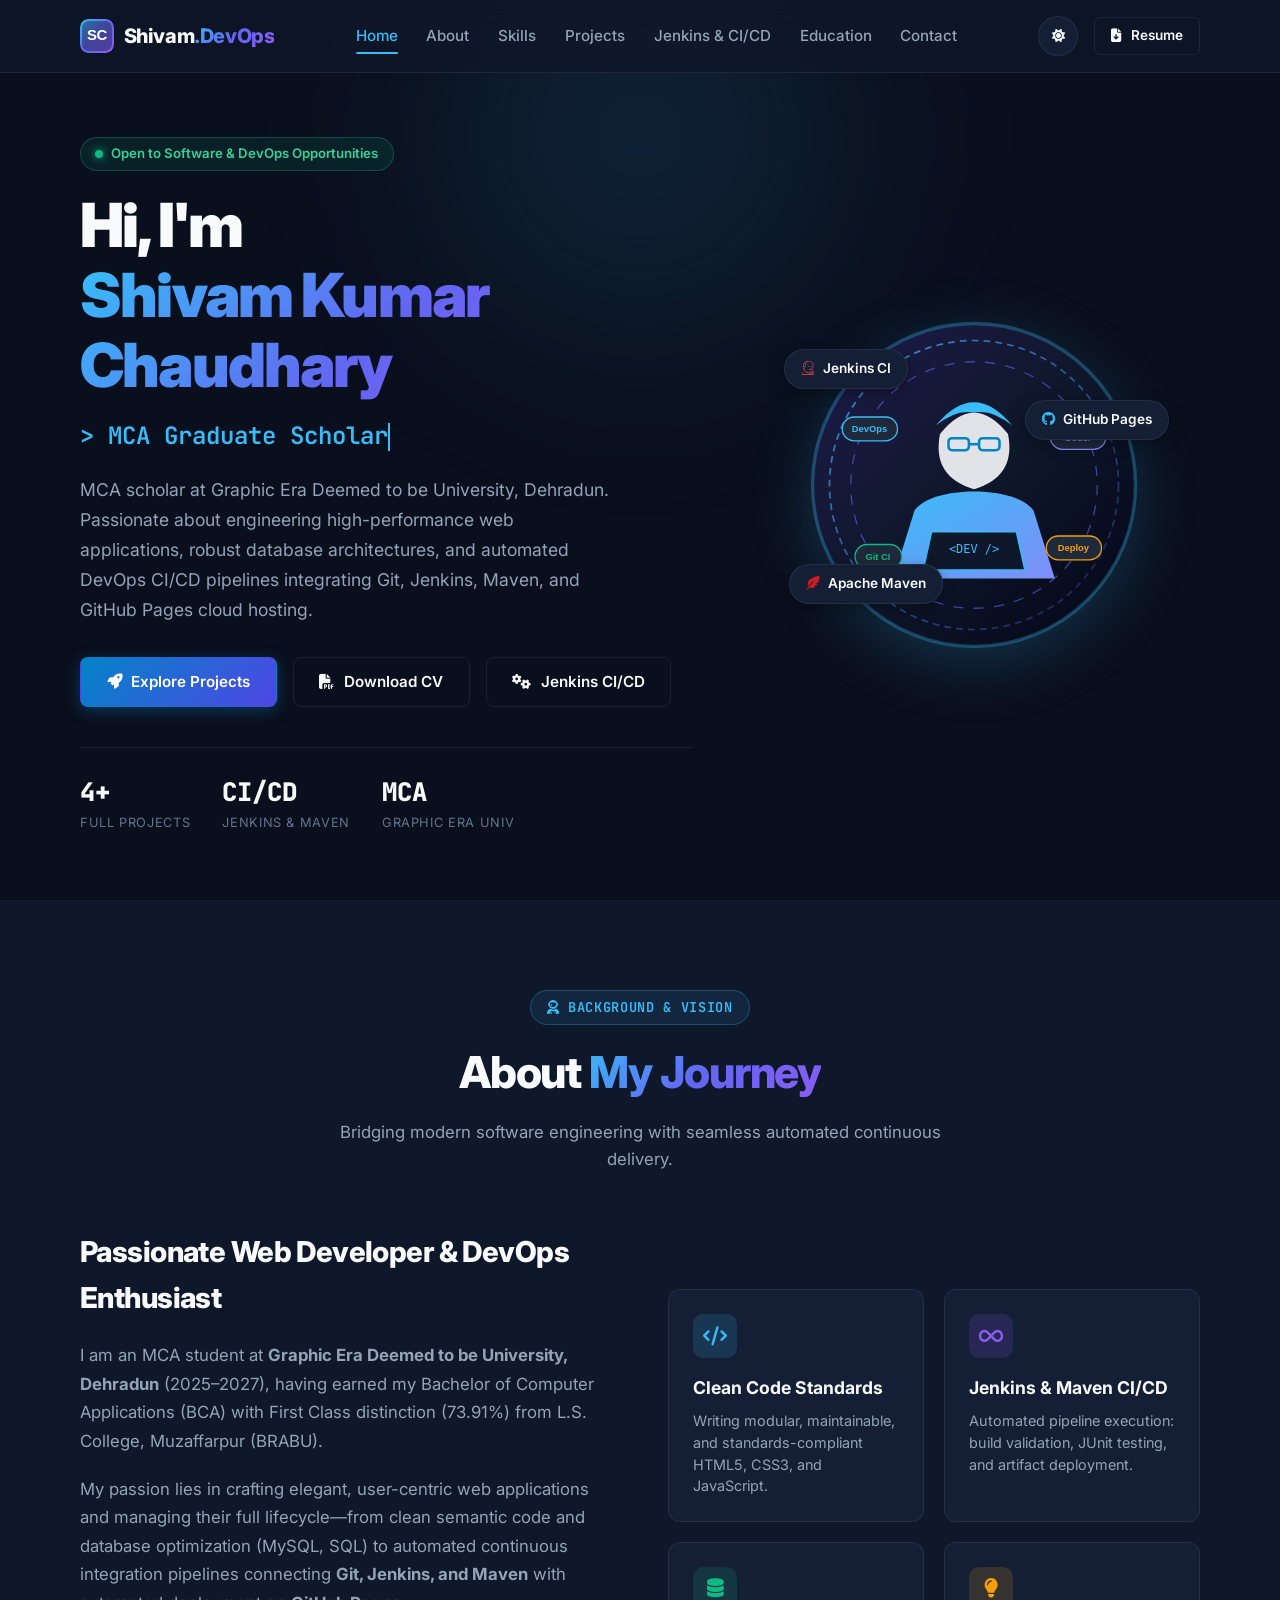
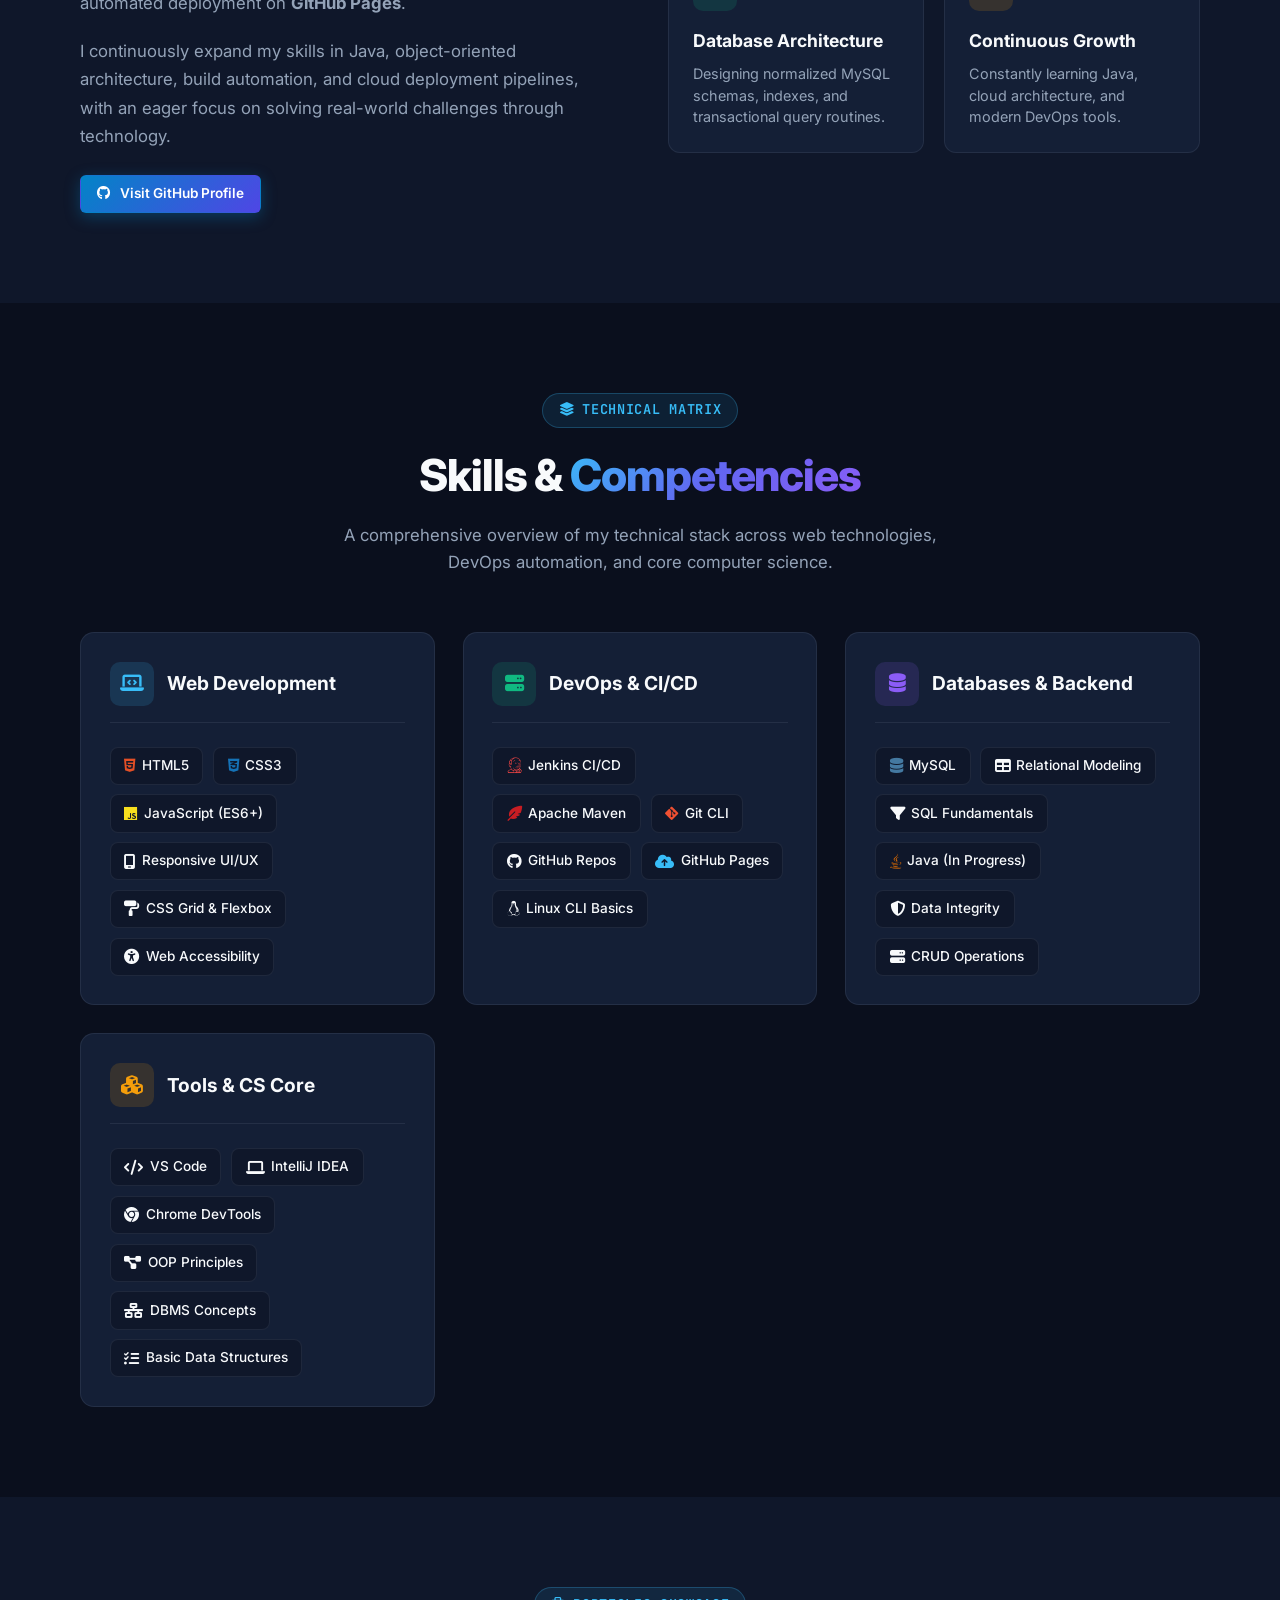
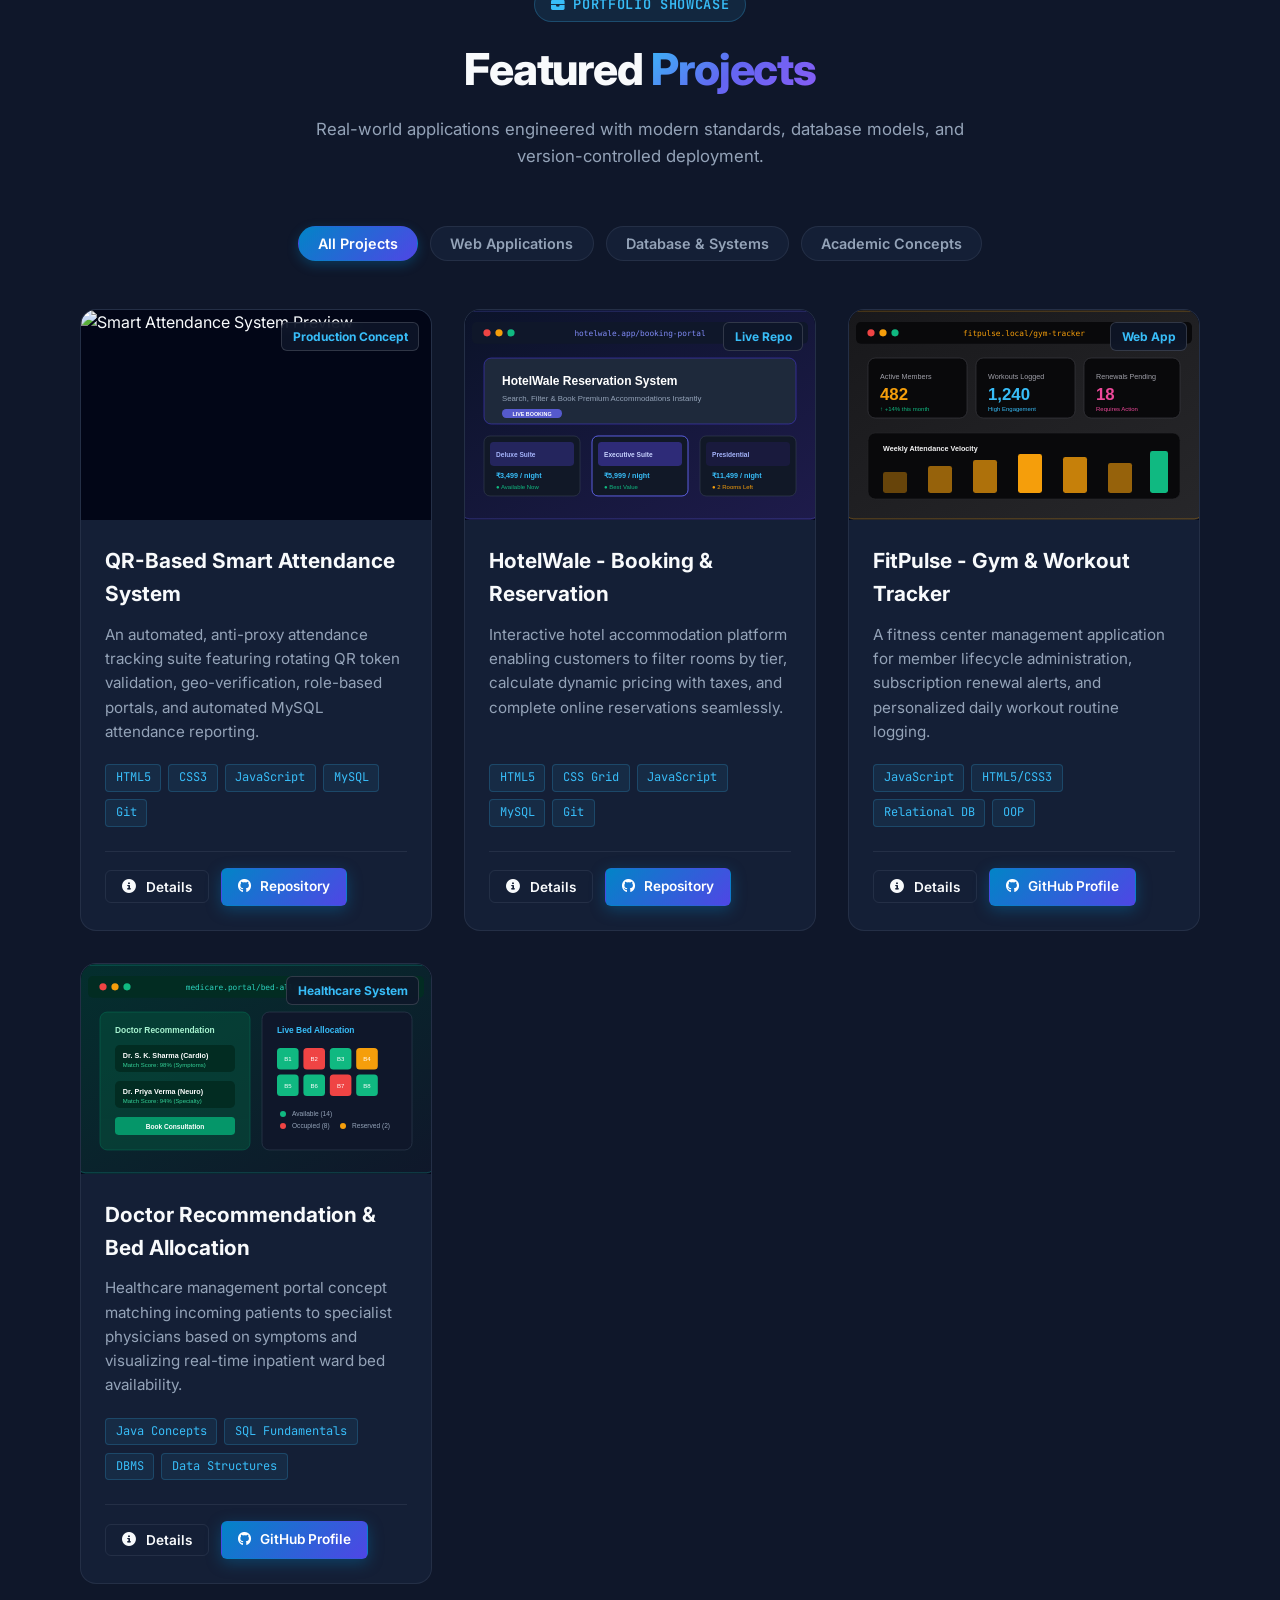
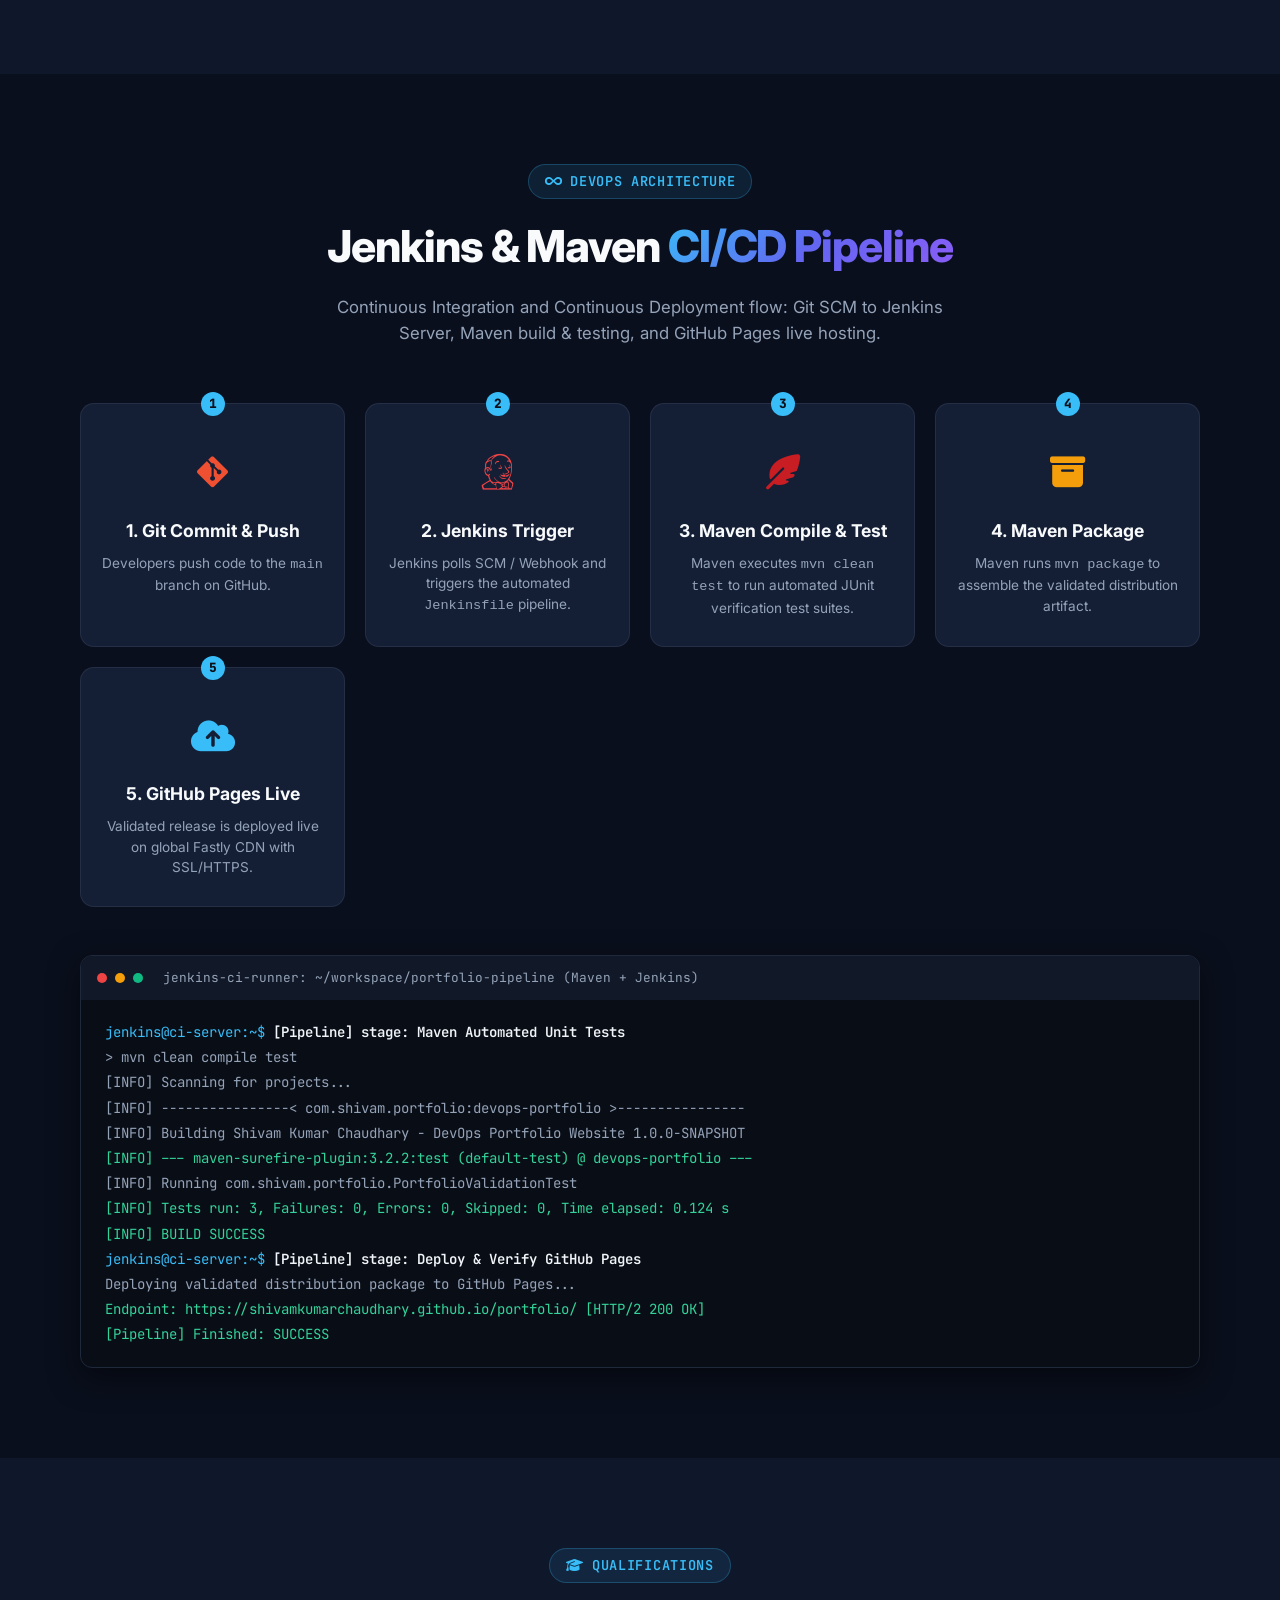
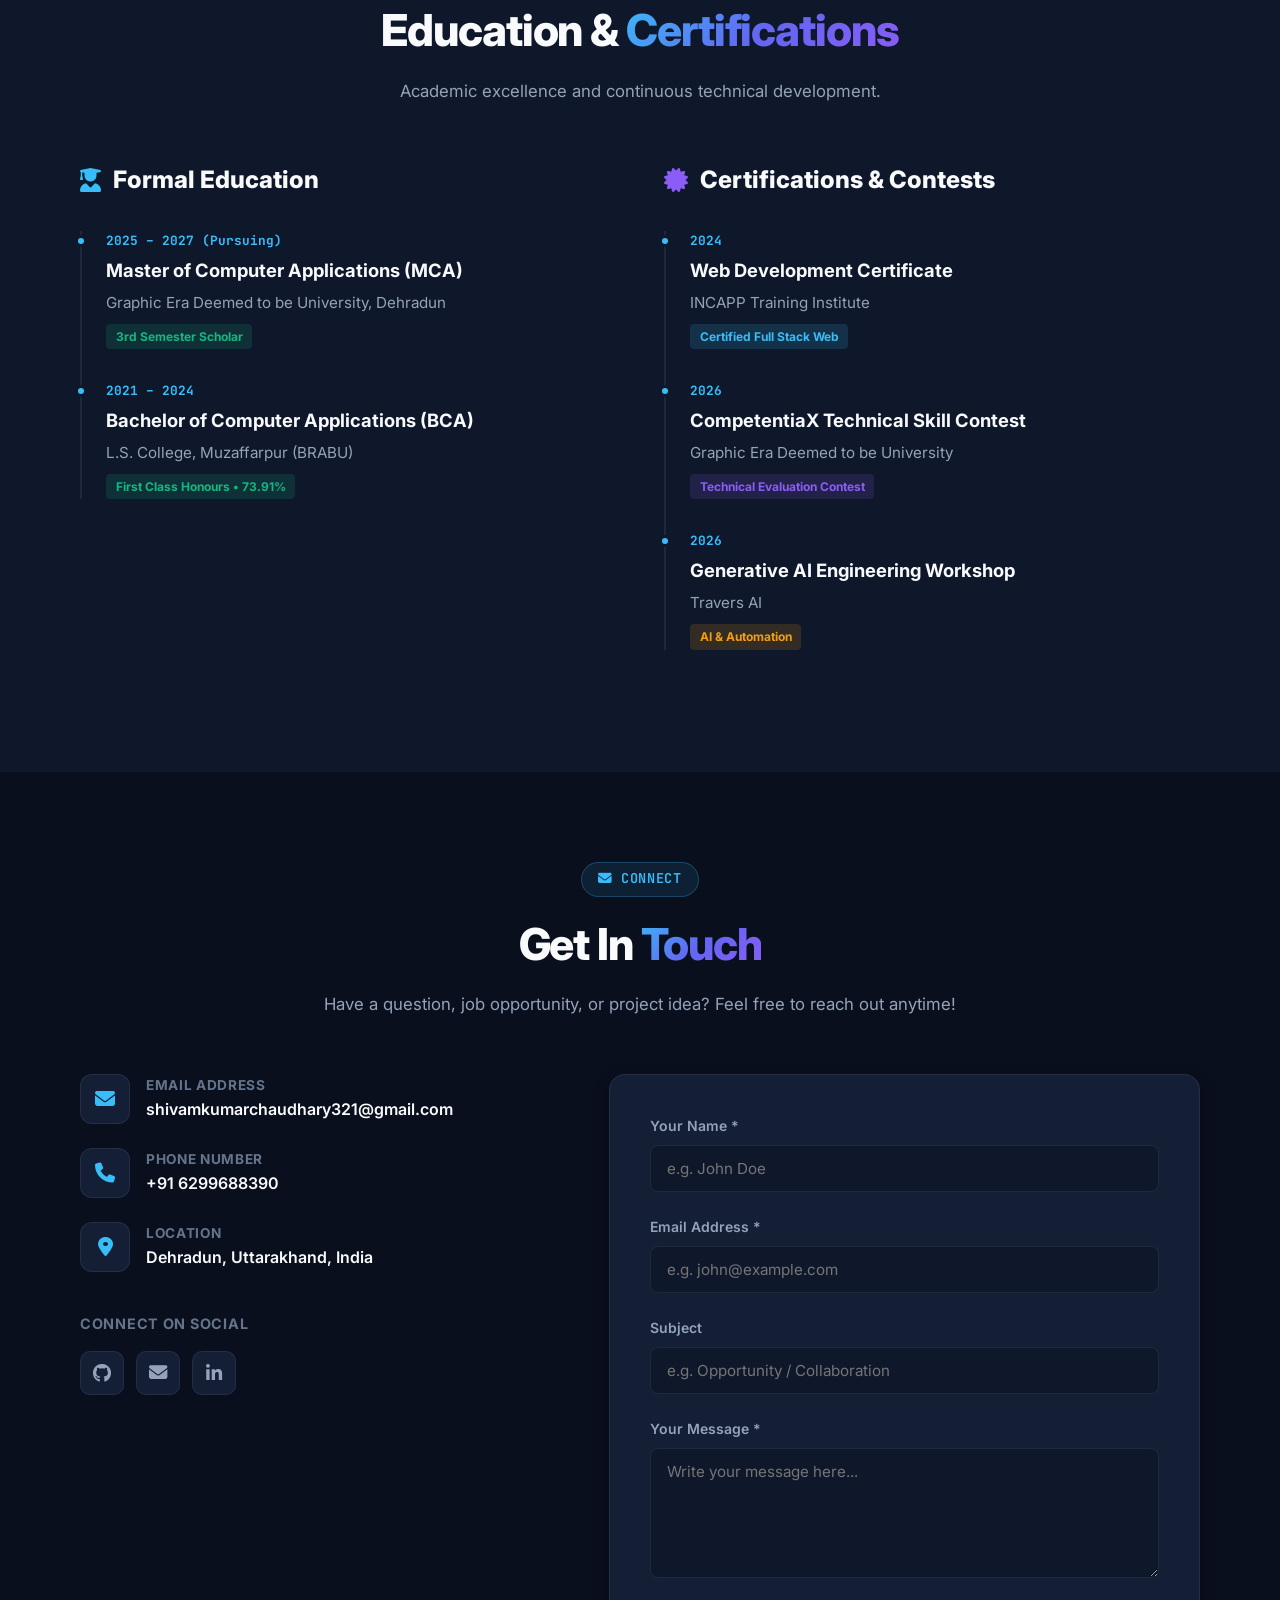
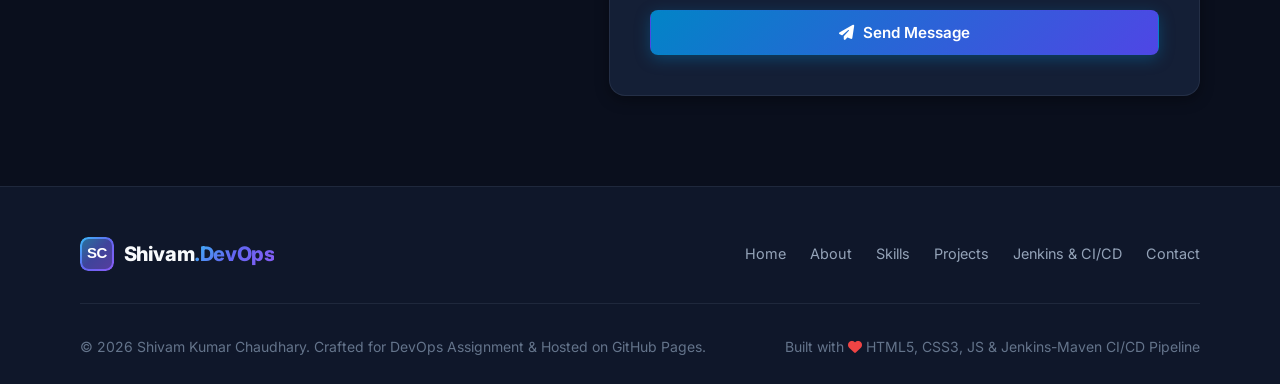
==== commit bc4ea503: "feat: complete developer portfolio with integrated Maven & Jenkins CI/CD pipeline" ====
--- a/index.html
+++ b/index.html
@@ -6,15 +6,15 @@
   <title>Shivam Kumar Chaudhary | Full-Stack Web Developer & DevOps Portfolio</title>
   
   <!-- SEO & Social Meta Tags -->
-  <meta name="description" content="Official portfolio of Shivam Kumar Chaudhary - MCA Scholar, Full-Stack Web Developer, and DevOps Practitioner. Explore production projects, technical skills, and CI/CD automated deployments.">
-  <meta name="keywords" content="Shivam Kumar Chaudhary, Web Developer, DevOps, Portfolio, MCA, GitHub Pages, JavaScript, MySQL, HTML5, CSS3, CI/CD">
+  <meta name="description" content="Official portfolio of Shivam Kumar Chaudhary - MCA Scholar, Full-Stack Web Developer, and DevOps Practitioner. Featuring Jenkins & Maven CI/CD automation, GitHub Pages deployment, and production projects.">
+  <meta name="keywords" content="Shivam Kumar Chaudhary, Web Developer, DevOps, Jenkins, Maven, CI/CD, Portfolio, MCA, GitHub Pages, JavaScript, MySQL, HTML5, CSS3">
   <meta name="author" content="Shivam Kumar Chaudhary">
   
   <!-- Open Graph / Social Sharing -->
   <meta property="og:type" content="website">
   <meta property="og:url" content="https://shivamkumarchaudhary.github.io/portfolio/">
   <meta property="og:title" content="Shivam Kumar Chaudhary | Developer & DevOps Portfolio">
-  <meta property="og:description" content="Portfolio of Shivam Kumar Chaudhary - Featuring full-stack web projects, DevOps deployment workflows, and technical expertise.">
+  <meta property="og:description" content="Portfolio of Shivam Kumar Chaudhary - Featuring full-stack web projects, Jenkins & Maven CI/CD pipelines, and GitHub Pages delivery.">
   <meta property="og:image" content="assets/images/project-attendance.svg">
 
   <!-- Favicon -->
@@ -48,7 +48,7 @@
         <a href="#about" class="nav-link">About</a>
         <a href="#skills" class="nav-link">Skills</a>
         <a href="#projects" class="nav-link">Projects</a>
-        <a href="#devops" class="nav-link">DevOps CI/CD</a>
+        <a href="#devops" class="nav-link">Jenkins &amp; CI/CD</a>
         <a href="#education" class="nav-link">Education</a>
         <a href="#contact" class="nav-link">Contact</a>
       </nav>
@@ -95,7 +95,7 @@
         </div>
 
         <p class="hero-bio">
-          MCA scholar at Graphic Era Deemed to be University, Dehradun. Passionate about engineering high-performance web applications, robust database architectures, and automated DevOps deployment workflows with Git, GitHub Actions, and cloud hosting.
+          MCA scholar at Graphic Era Deemed to be University, Dehradun. Passionate about engineering high-performance web applications, robust database architectures, and automated DevOps CI/CD pipelines integrating Git, Jenkins, Maven, and GitHub Pages cloud hosting.
         </p>
 
         <div class="hero-cta-group">
@@ -105,8 +105,8 @@
           <a href="assets/Shivam_Kumar_Chaudhary_Resume.pdf" download="Shivam_Kumar_Chaudhary_Resume.pdf" class="btn btn-outline">
             <i class="fa-solid fa-file-pdf"></i> Download CV
           </a>
-          <a href="#contact" class="btn btn-outline">
-            <i class="fa-solid fa-paper-plane"></i> Contact Me
+          <a href="#devops" class="btn btn-outline">
+            <i class="fa-solid fa-gears"></i> Jenkins CI/CD
           </a>
         </div>
 
@@ -116,8 +116,8 @@
             <span class="stat-label">Full Projects</span>
           </div>
           <div class="stat-item">
-            <span class="stat-num">100%</span>
-            <span class="stat-label">CI/CD Deployed</span>
+            <span class="stat-num">CI/CD</span>
+            <span class="stat-label">Jenkins &amp; Maven</span>
           </div>
           <div class="stat-item">
             <span class="stat-num">MCA</span>
@@ -132,16 +132,16 @@
           
           <!-- Floating Badges -->
           <div class="floating-pill pill-1">
+            <i class="fa-brands fa-jenkins" style="color: #ef4444;"></i>
+            <span>Jenkins CI</span>
+          </div>
+          <div class="floating-pill pill-2">
+            <i class="fa-solid fa-feather-pointed" style="color: #c71d23;"></i>
+            <span>Apache Maven</span>
+          </div>
+          <div class="floating-pill pill-3">
             <i class="fa-brands fa-github" style="color: #38bdf8;"></i>
             <span>GitHub Pages</span>
-          </div>
-          <div class="floating-pill pill-2">
-            <i class="fa-solid fa-code-branch" style="color: #10b981;"></i>
-            <span>Git &amp; CI/CD</span>
-          </div>
-          <div class="floating-pill pill-3">
-            <i class="fa-brands fa-js" style="color: #f59e0b;"></i>
-            <span>Full Stack</span>
           </div>
         </div>
       </div>
@@ -166,10 +166,10 @@
             I am an MCA student at <strong>Graphic Era Deemed to be University, Dehradun</strong> (2025–2027), having earned my Bachelor of Computer Applications (BCA) with First Class distinction (73.91%) from L.S. College, Muzaffarpur (BRABU).
           </p>
           <p>
-            My passion lies in crafting elegant, user-centric web applications and managing their full lifecycle—from clean semantic code and database optimization (MySQL, SQL) to version control automation with Git and automated deployments using modern CI/CD practices.
+            My passion lies in crafting elegant, user-centric web applications and managing their full lifecycle—from clean semantic code and database optimization (MySQL, SQL) to automated continuous integration pipelines connecting <strong>Git, Jenkins, and Maven</strong> with automated deployment on <strong>GitHub Pages</strong>.
           </p>
           <p>
-            I continuously expand my skills in Java, object-oriented architecture, and cloud deployment pipelines, with an eager focus on solving real-world challenges through technology.
+            I continuously expand my skills in Java, object-oriented architecture, build automation, and cloud deployment pipelines, with an eager focus on solving real-world challenges through technology.
           </p>
           <div style="margin-top: 1.5rem;">
             <a href="https://github.com/Shivamkumarchaudhary" target="_blank" rel="noopener noreferrer" class="btn btn-primary btn-sm">
@@ -191,8 +191,8 @@
             <div class="card-icon icon-purple">
               <i class="fa-solid fa-infinity"></i>
             </div>
-            <h4>DevOps &amp; Automation</h4>
-            <p>Embracing Git workflows, automated testing, and zero-downtime GitHub Pages deployments.</p>
+            <h4>Jenkins &amp; Maven CI/CD</h4>
+            <p>Automated pipeline execution: build validation, JUnit testing, and artifact deployment.</p>
           </div>
 
           <div class="about-feature-card">
@@ -223,7 +223,7 @@
       <div class="section-header">
         <span class="section-tag"><i class="fa-solid fa-layer-group"></i> Technical Matrix</span>
         <h2 class="section-title">Skills &amp; <span class="gradient-text">Competencies</span></h2>
-        <p class="section-desc">A comprehensive overview of my technical stack across web technologies, DevOps, and core computer science.</p>
+        <p class="section-desc">A comprehensive overview of my technical stack across web technologies, DevOps automation, and core computer science.</p>
       </div>
 
       <div class="skills-grid">
@@ -245,21 +245,21 @@
           </div>
         </div>
 
-        <!-- DevOps & Version Control -->
+        <!-- DevOps & CI/CD Pipeline -->
         <div class="skill-category-card">
           <div class="category-header">
             <div class="card-icon icon-emerald" style="margin-bottom:0;">
               <i class="fa-solid fa-server"></i>
             </div>
-            <h3>DevOps &amp; Cloud</h3>
+            <h3>DevOps &amp; CI/CD</h3>
           </div>
           <div class="skill-badge-list">
+            <span class="skill-tag"><i class="fa-brands fa-jenkins" style="color:#ef4444;"></i> Jenkins CI/CD</span>
+            <span class="skill-tag"><i class="fa-solid fa-feather-pointed" style="color:#c71d23;"></i> Apache Maven</span>
             <span class="skill-tag"><i class="fa-brands fa-git-alt" style="color:#f05032;"></i> Git CLI</span>
-            <span class="skill-tag"><i class="fa-brands fa-github"></i> GitHub &amp; Repos</span>
+            <span class="skill-tag"><i class="fa-brands fa-github"></i> GitHub Repos</span>
             <span class="skill-tag"><i class="fa-solid fa-cloud-arrow-up" style="color:#38bdf8;"></i> GitHub Pages</span>
-            <span class="skill-tag"><i class="fa-solid fa-bolt" style="color:#6366f1;"></i> GitHub Actions CI/CD</span>
-            <span class="skill-tag"><i class="fa-brands fa-linux"></i> Linux Shell Basics</span>
-            <span class="skill-tag"><i class="fa-solid fa-network-wired"></i> DNS &amp; Static Hosting</span>
+            <span class="skill-tag"><i class="fa-brands fa-linux"></i> Linux CLI Basics</span>
           </div>
         </div>
 
@@ -440,48 +440,56 @@
   </section>
 
   <!-- ========================================================================
-       DEVOPS CI/CD PIPELINE SHOWCASE
+       JENKINS & MAVEN CI/CD PIPELINE SHOWCASE
        ======================================================================== -->
   <section class="devops-showcase" id="devops">
     <div class="container">
       <div class="section-header">
         <span class="section-tag"><i class="fa-solid fa-infinity"></i> DevOps Architecture</span>
-        <h2 class="section-title">Automated <span class="gradient-text">CI/CD Pipeline</span></h2>
-        <p class="section-desc">How this portfolio website is developed, tested, committed, and deployed automatically to GitHub Pages.</p>
-      </div>
-
-      <!-- 4-Stage Pipeline Visualization -->
-      <div class="pipeline-diagram">
+        <h2 class="section-title">Jenkins &amp; Maven <span class="gradient-text">CI/CD Pipeline</span></h2>
+        <p class="section-desc">Continuous Integration and Continuous Deployment flow: Git SCM to Jenkins Server, Maven build &amp; testing, and GitHub Pages live hosting.</p>
+      </div>
+
+      <!-- 5-Stage Pipeline Visualization -->
+      <div class="pipeline-diagram" style="grid-template-columns: repeat(auto-fit, minmax(210px, 1fr));">
         <!-- Stage 1 -->
         <div class="pipeline-step-card">
           <div class="step-num">1</div>
-          <div class="step-icon"><i class="fa-solid fa-laptop-code"></i></div>
-          <h4>1. Local Development</h4>
-          <p>Clean HTML5, CSS3, &amp; Vanilla JS written in VS Code with local testing.</p>
+          <div class="step-icon"><i class="fa-brands fa-git-alt" style="color:#f05032;"></i></div>
+          <h4>1. Git Commit &amp; Push</h4>
+          <p>Developers push code to the <code>main</code> branch on GitHub.</p>
         </div>
 
         <!-- Stage 2 -->
         <div class="pipeline-step-card">
           <div class="step-num">2</div>
-          <div class="step-icon"><i class="fa-brands fa-git-alt"></i></div>
-          <h4>2. Git Version Control</h4>
-          <p>Staged, committed with conventional commit logs, and pushed to remote origin.</p>
+          <div class="step-icon"><i class="fa-brands fa-jenkins" style="color:#ef4444;"></i></div>
+          <h4>2. Jenkins Trigger</h4>
+          <p>Jenkins polls SCM / Webhook and triggers the automated <code>Jenkinsfile</code> pipeline.</p>
         </div>
 
         <!-- Stage 3 -->
         <div class="pipeline-step-card">
           <div class="step-num">3</div>
-          <div class="step-icon"><i class="fa-solid fa-gears"></i></div>
-          <h4>3. GitHub Actions CI/CD</h4>
-          <p>Automated validation workflow triggers on every push to the <code>main</code> branch.</p>
+          <div class="step-icon"><i class="fa-solid fa-feather-pointed" style="color:#c71d23;"></i></div>
+          <h4>3. Maven Compile &amp; Test</h4>
+          <p>Maven executes <code>mvn clean test</code> to run automated JUnit verification test suites.</p>
         </div>
 
         <!-- Stage 4 -->
         <div class="pipeline-step-card">
           <div class="step-num">4</div>
-          <div class="step-icon"><i class="fa-solid fa-cloud-arrow-up"></i></div>
-          <h4>4. GitHub Pages Edge</h4>
-          <p>Live deployment on global CDN with instant SSL/HTTPS security at zero cost.</p>
+          <div class="step-icon"><i class="fa-solid fa-box-archive" style="color:#f59e0b;"></i></div>
+          <h4>4. Maven Package</h4>
+          <p>Maven runs <code>mvn package</code> to assemble the validated distribution artifact.</p>
+        </div>
+
+        <!-- Stage 5 -->
+        <div class="pipeline-step-card">
+          <div class="step-num">5</div>
+          <div class="step-icon"><i class="fa-solid fa-cloud-arrow-up" style="color:#38bdf8;"></i></div>
+          <h4>5. GitHub Pages Live</h4>
+          <p>Validated release is deployed live on global Fastly CDN with SSL/HTTPS.</p>
         </div>
       </div>
 
@@ -491,20 +499,22 @@
           <span class="terminal-dot dot-red"></span>
           <span class="terminal-dot dot-yellow"></span>
           <span class="terminal-dot dot-green"></span>
-          <span class="terminal-title">bash - shivam@devops-runner: ~/portfolio</span>
+          <span class="terminal-title">jenkins-ci-runner: ~/workspace/portfolio-pipeline (Maven + Jenkins)</span>
         </div>
         <div class="terminal-body">
-          <span class="terminal-line"><span class="prompt-prefix">shivam@devops:~$</span> <span class="command">git status</span></span>
-          <span class="terminal-line output">On branch main. Your branch is up to date with 'origin/main'.</span>
-          <span class="terminal-line output">Changes to be committed:</span>
-          <span class="terminal-line output-success">  new file:   index.html, assets/css/style.css, assets/js/main.js</span>
-          <span class="terminal-line"><span class="prompt-prefix">shivam@devops:~$</span> <span class="command">git push origin main</span></span>
-          <span class="terminal-line output">Enumerating objects: 15, done.</span>
-          <span class="terminal-line output">Writing objects: 100% (15/15), 45.20 KiB | 5.65 MiB/s, done.</span>
-          <span class="terminal-line output">To https://github.com/Shivamkumarchaudhary/portfolio.git</span>
-          <span class="terminal-line output-success"> * [new branch]      main -&gt; main</span>
-          <span class="terminal-line"><span class="prompt-prefix">shivam@devops:~$</span> <span class="command">curl -I https://shivamkumarchaudhary.github.io/portfolio/</span></span>
-          <span class="terminal-line output-success">HTTP/2 200 OK (Deployed &amp; Live on GitHub Pages CDN)</span>
+          <span class="terminal-line"><span class="prompt-prefix">jenkins@ci-server:~$</span> <span class="command">[Pipeline] stage: Maven Automated Unit Tests</span></span>
+          <span class="terminal-line output">&gt; mvn clean compile test</span>
+          <span class="terminal-line output">[INFO] Scanning for projects...</span>
+          <span class="terminal-line output">[INFO] ----------------&lt; com.shivam.portfolio:devops-portfolio &gt;----------------</span>
+          <span class="terminal-line output">[INFO] Building Shivam Kumar Chaudhary - DevOps Portfolio Website 1.0.0-SNAPSHOT</span>
+          <span class="terminal-line output-success">[INFO] --- maven-surefire-plugin:3.2.2:test (default-test) @ devops-portfolio ---</span>
+          <span class="terminal-line output">[INFO] Running com.shivam.portfolio.PortfolioValidationTest</span>
+          <span class="terminal-line output-success">[INFO] Tests run: 3, Failures: 0, Errors: 0, Skipped: 0, Time elapsed: 0.124 s</span>
+          <span class="terminal-line output-success">[INFO] BUILD SUCCESS</span>
+          <span class="terminal-line"><span class="prompt-prefix">jenkins@ci-server:~$</span> <span class="command">[Pipeline] stage: Deploy &amp; Verify GitHub Pages</span></span>
+          <span class="terminal-line output">Deploying validated distribution package to GitHub Pages...</span>
+          <span class="terminal-line output-success">Endpoint: https://shivamkumarchaudhary.github.io/portfolio/ [HTTP/2 200 OK]</span>
+          <span class="terminal-line output-success">[Pipeline] Finished: SUCCESS</span>
         </div>
       </div>
     </div>
@@ -671,14 +681,14 @@
           <a href="#about">About</a>
           <a href="#skills">Skills</a>
           <a href="#projects">Projects</a>
-          <a href="#devops">DevOps</a>
+          <a href="#devops">Jenkins &amp; CI/CD</a>
           <a href="#contact">Contact</a>
         </div>
       </div>
 
       <div class="footer-bottom">
         <p>&copy; 2026 Shivam Kumar Chaudhary. Crafted for DevOps Assignment &amp; Hosted on GitHub Pages.</p>
-        <p>Built with <i class="fa-solid fa-heart" style="color:#ef4444;"></i> HTML5, CSS3, JS &amp; GitHub Actions CI/CD</p>
+        <p>Built with <i class="fa-solid fa-heart" style="color:#ef4444;"></i> HTML5, CSS3, JS &amp; Jenkins-Maven CI/CD Pipeline</p>
       </div>
     </div>
   </footer>
